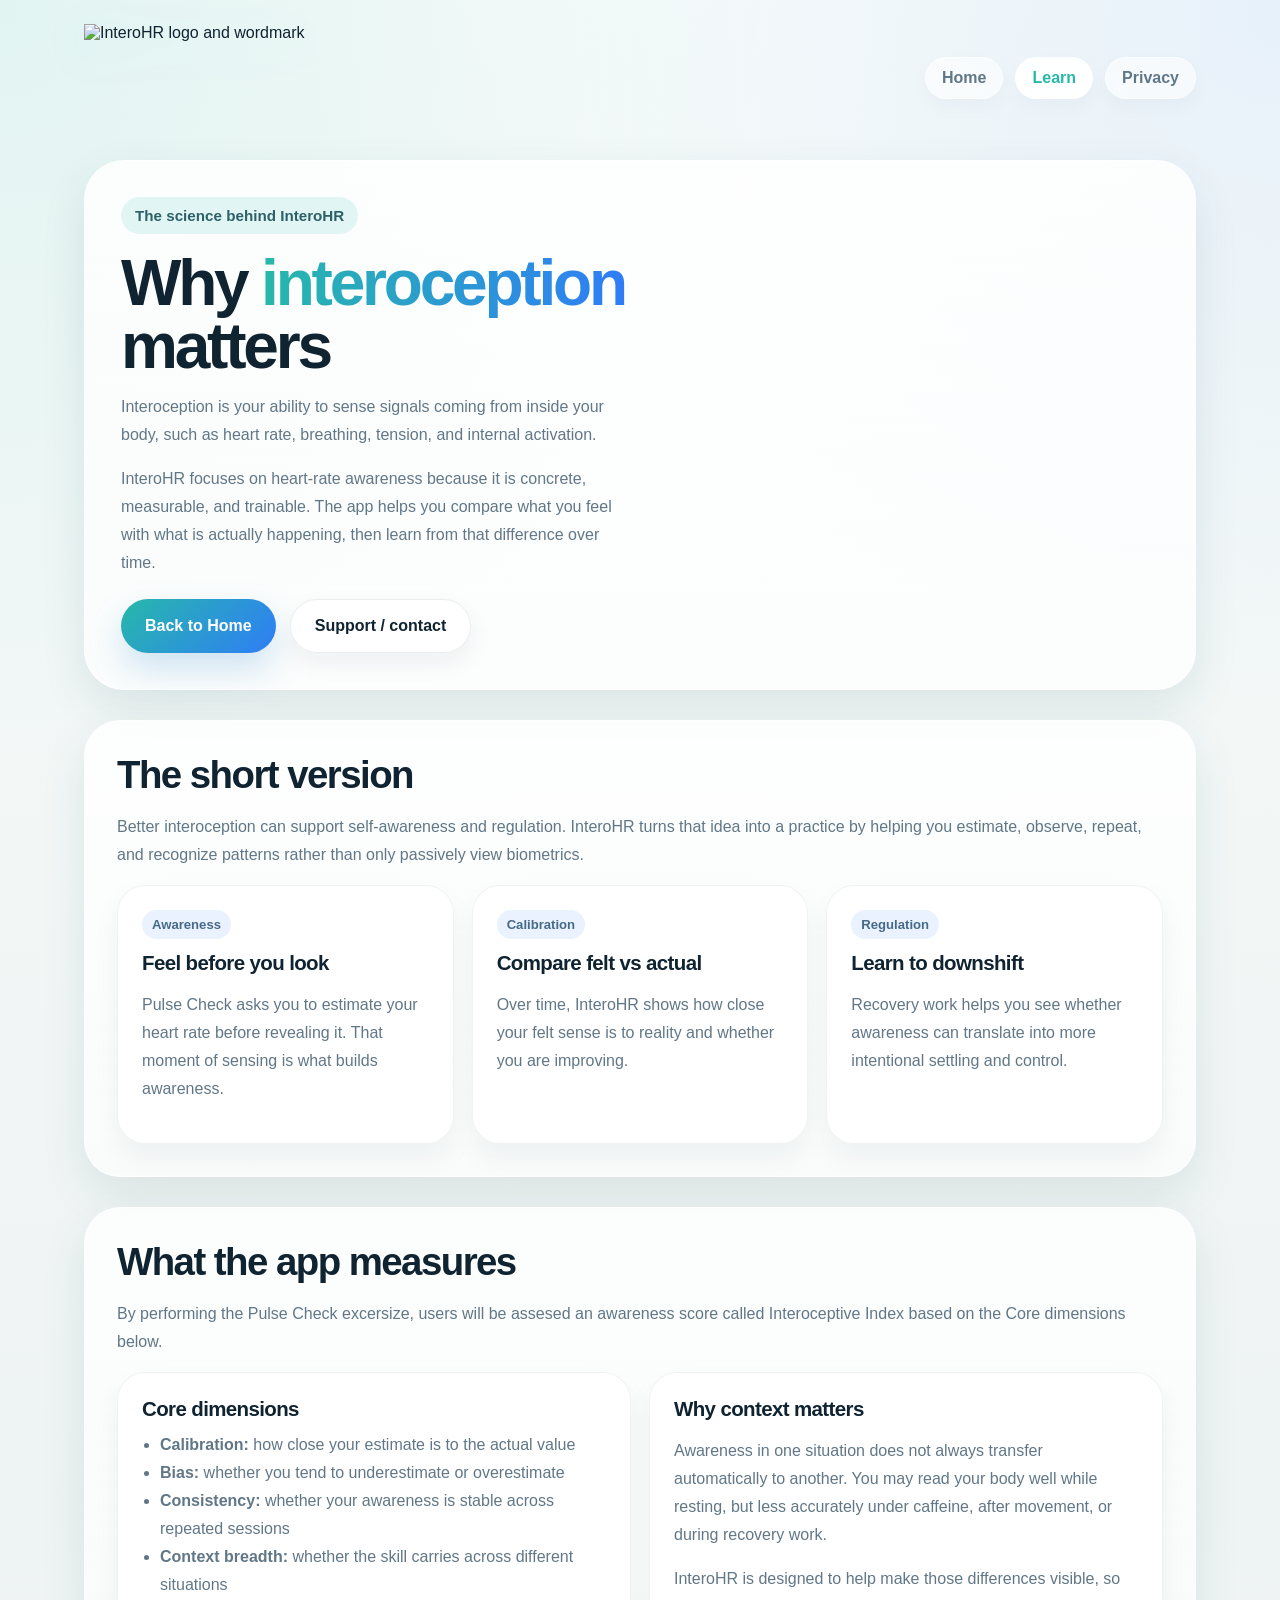
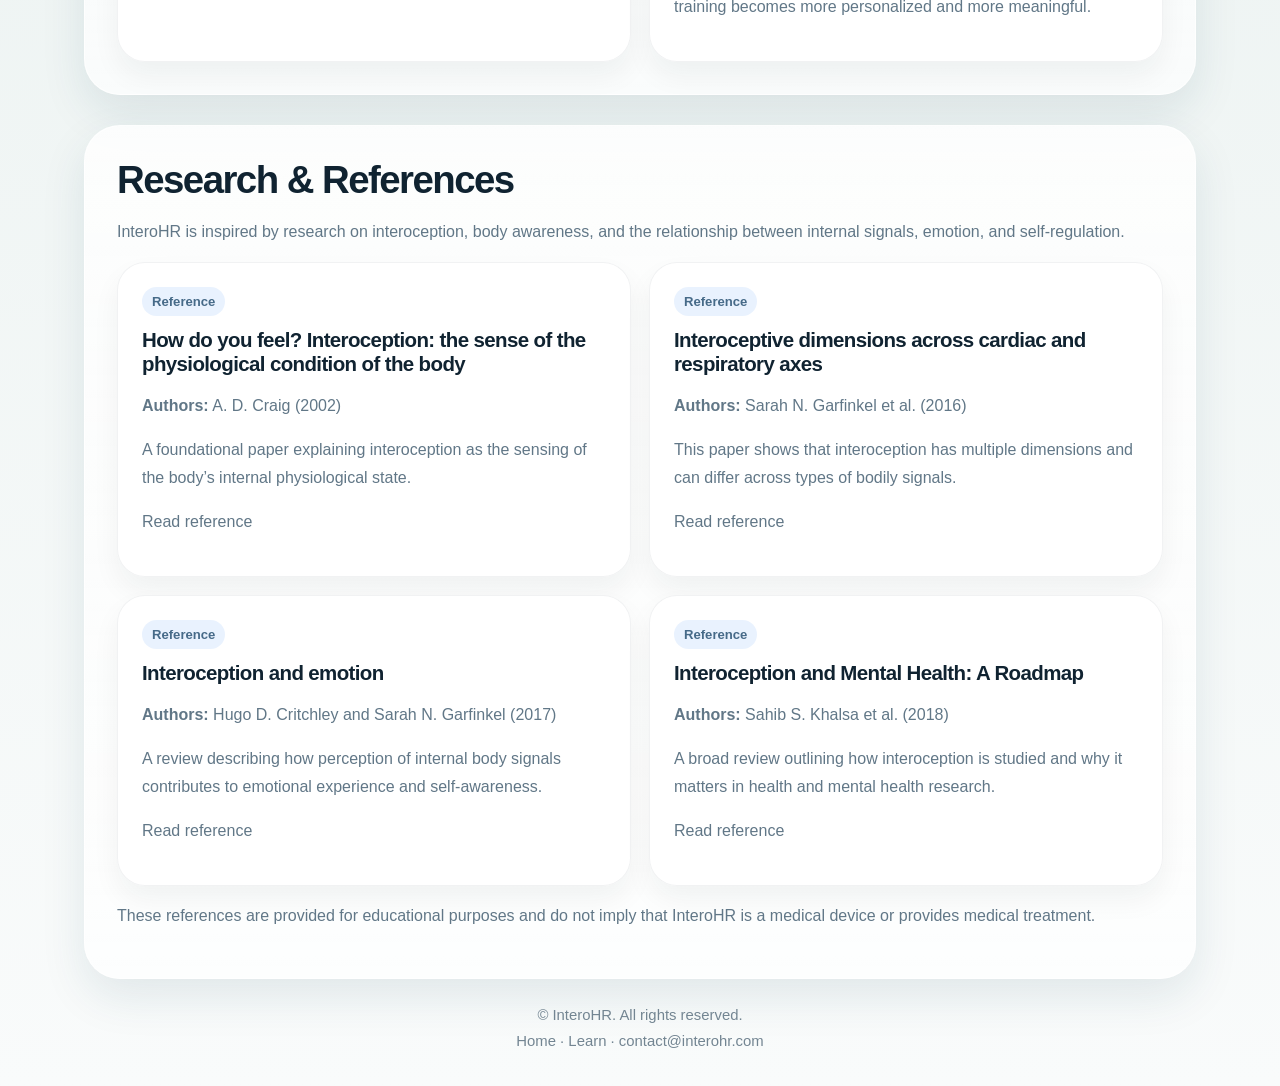
==== learn.html @ fadbcfa9 "Align the css" ====
<!DOCTYPE html>
<html lang="en">
<head>
  <meta charset="UTF-8" />
  <meta name="viewport" content="width=device-width, initial-scale=1.0" />
  <title>InteroHR | Learn</title>
  <link rel="icon" href="favicon.ico" sizes="any">
  <link rel="icon" type="image/x-icon" href="./favicon.ico?v=2">
  <link rel="icon" type="image/png" sizes="32x32" href="./favicon-32x32.png?v=2">
  <link rel="icon" type="image/png" sizes="16x16" href="./favicon-16x16.png?v=2">
  <link rel="apple-touch-icon" sizes="180x180" href="./apple-touch-icon.png?v=2">
  <link rel="manifest" href="./site.webmanifest?v=2">
  <link rel="stylesheet" href="styles.css?v=1">
  <script data-goatcounter="https://inugoya.goatcounter.com/count"
          async src="//gc.zgo.at/count.js"></script>
  <style>
    .hero {
      display: grid;
      grid-template-columns: 1.02fr 0.98fr;
      gap: 28px;
      padding: 36px;
      background: linear-gradient(180deg, rgba(255,255,255,0.86), rgba(255,255,255,0.73));
      border: 1px solid rgba(255,255,255,0.76);
      border-radius: 40px;
      box-shadow: var(--shadow);
    }

    h1 {
      margin: 0 0 16px;
      font-size: clamp(2.6rem, 5vw, 4.4rem);
      line-height: 0.98;
      letter-spacing: -0.05em;
      overflow-wrap: anywhere;
    }

    .hero-card {
      height: 100%;
      display: flex;
      align-items: center;
      justify-content: center;
      padding: 30px;
      border-radius: 32px;
      background: rgba(255,255,255,0.92);
      border: 1px solid rgba(16,35,49,0.06);
      box-shadow: 0 14px 28px rgba(16,35,49,0.05);
    }

    .hero-card img {
      width: min(100%, 420px);
      height: auto;
    }

    .section {
      margin-top: 30px;
      padding: 32px;
    }

    .intro {
      max-width: 780px;
      margin: 0 0 22px;
      overflow-wrap: anywhere;
    }

    .cards {
      display: grid;
      grid-template-columns: repeat(3, minmax(0, 1fr));
      gap: 18px;
    }

    .split {
      display: grid;
      grid-template-columns: 1fr 1fr;
      gap: 18px;
    }

    .button-row {
      display: flex;
      flex-wrap: wrap;
      gap: 14px;
      margin-top: 22px;
    }

    @media (max-width: 1020px) {
      .hero,
      .cards,
      .split {
        grid-template-columns: 1fr;
      }
    }

  </style>
</head>
<body>
  <div class="shell">
      <header class="topbar">
          <a href="index.html" class="brand" aria-label="InteroHR home">
              <img class="lockup" src="InteroHR Word and Logo 2x.png" alt="InteroHR logo and wordmark">
          </a>
          <nav class="nav">
              <a href="index.html">Home</a>
              <a class="active" href="learn.html">Learn</a>
              <a href="privacy.html">Privacy</a>
          </nav>
      </header>

    <section class="hero">
      <div>
        <div class="eyebrow">The science behind InteroHR</div>
        <h1>Why <span class="gradient-text">interoception</span> matters</h1>
        <p>
          Interoception is your ability to sense signals coming from inside your body, such as heart rate, breathing, tension, and internal activation.
        </p>
        <p>
          InteroHR focuses on heart-rate awareness because it is concrete, measurable, and trainable. The app helps you compare what you feel with what is actually happening, then learn from that difference over time.
        </p>
        <div class="button-row">
          <a class="button primary" href="index.html">Back to Home</a>
          <a class="button secondary" href="mailto:contact@interohr.com">Support / contact</a>
        </div>
      </div>
    </section>

    <section class="section">
      <h2>The short version</h2>
      <p>
        Better interoception can support self-awareness and regulation. InteroHR turns that idea into a practice by helping you estimate, observe, repeat, and recognize patterns rather than only passively view biometrics.
      </p>

      <div class="cards">
        <div class="card">
          <div class="tag">Awareness</div>
          <h3>Feel before you look</h3>
          <p>Pulse Check asks you to estimate your heart rate before revealing it. That moment of sensing is what builds awareness.</p>
        </div>
        <div class="card">
          <div class="tag">Calibration</div>
          <h3>Compare felt vs actual</h3>
          <p>Over time, InteroHR shows how close your felt sense is to reality and whether you are improving.</p>
        </div>
        <div class="card">
          <div class="tag">Regulation</div>
          <h3>Learn to downshift</h3>
          <p>Recovery work helps you see whether awareness can translate into more intentional settling and control.</p>
        </div>
      </div>
    </section>

    <section class="section">
      <h2>What the app measures</h2>
      <p>
        By performing the Pulse Check excersize, users will be assesed an awareness score called Interoceptive Index based on the Core dimensions below.
      </p>

      <div class="split">
        <div class="panel">
          <h3>Core dimensions</h3>
          <ul>
            <li><strong>Calibration:</strong> how close your estimate is to the actual value</li>
            <li><strong>Bias:</strong> whether you tend to underestimate or overestimate</li>
            <li><strong>Consistency:</strong> whether your awareness is stable across repeated sessions</li>
            <li><strong>Context breadth:</strong> whether the skill carries across different situations</li>
          </ul>
        </div>
        <div class="panel">
          <h3>Why context matters</h3>
          <p>
            Awareness in one situation does not always transfer automatically to another. You may read your body well while resting, but less accurately under caffeine, after movement, or during recovery work.
          </p>
          <p>
            InteroHR is designed to help make those differences visible, so training becomes more personalized and more meaningful.
          </p>
        </div>
      </div>
    </section>

    <section class="section">
      <h2>Research &amp; References</h2>
      <p>
        InteroHR is inspired by research on interoception, body awareness, and the relationship between internal signals, emotion, and self-regulation.
      </p>

      <div class="split">
        <article class="panel">
          <div class="tag">Reference</div>
          <h3>How do you feel? Interoception: the sense of the physiological condition of the body</h3>
          <p><strong>Authors:</strong> A. D. Craig (2002)</p>
          <p>A foundational paper explaining interoception as the sensing of the body’s internal physiological state.</p>
          <p><a href="https://pubmed.ncbi.nlm.nih.gov/12154366/" target="_blank" rel="noopener noreferrer">Read reference</a></p>
        </article>

        <article class="panel">
          <div class="tag">Reference</div>
          <h3>Interoceptive dimensions across cardiac and respiratory axes</h3>
          <p><strong>Authors:</strong> Sarah N. Garfinkel et al. (2016)</p>
          <p>This paper shows that interoception has multiple dimensions and can differ across types of bodily signals.</p>
          <p><a href="https://pmc.ncbi.nlm.nih.gov/articles/PMC5062102/" target="_blank" rel="noopener noreferrer">Read reference</a></p>
        </article>

        <article class="panel">
          <div class="tag">Reference</div>
          <h3>Interoception and emotion</h3>
          <p><strong>Authors:</strong> Hugo D. Critchley and Sarah N. Garfinkel (2017)</p>
          <p>A review describing how perception of internal body signals contributes to emotional experience and self-awareness.</p>
          <p><a href="https://pubmed.ncbi.nlm.nih.gov/28950976/" target="_blank" rel="noopener noreferrer">Read reference</a></p>
        </article>

        <article class="panel">
          <div class="tag">Reference</div>
          <h3>Interoception and Mental Health: A Roadmap</h3>
          <p><strong>Authors:</strong> Sahib S. Khalsa et al. (2018)</p>
          <p>A broad review outlining how interoception is studied and why it matters in health and mental health research.</p>
          <p><a href="https://pmc.ncbi.nlm.nih.gov/articles/PMC6054486/" target="_blank" rel="noopener noreferrer">Read reference</a></p>
        </article>
      </div>

      <p>
        These references are provided for educational purposes and do not imply that InteroHR is a medical device or provides medical treatment.
      </p>
    </section>
    <footer>
      © InteroHR. All rights reserved.<br />
      <a href="index.html">Home</a> ·
      <a href="learn.html">Learn</a> ·
      <a href="mailto:contact@interohr.com">contact@interohr.com</a>
    </footer>
  </div>
</body>
</html>
---- styles.css ----
/* Shared styles for InteroHR site */

:root {
  --screen-bg: #eef4f3;
  --screen-bg-2: #f7fbfa;
  --text: #102331;
  --muted: #617787;
  --teal: #27b8aa;
  --blue: #2f7df6;
  --shadow: 0 18px 45px rgba(23, 65, 84, 0.10);
}

* { box-sizing: border-box; }

html { scroll-behavior: smooth; }

body {
  margin: 0;
  overflow-x: hidden;
  font-family: -apple-system, BlinkMacSystemFont, "SF Pro Display", "Segoe UI", sans-serif;
  color: var(--text);
  background:
    radial-gradient(circle at top left, rgba(39,184,170,0.10), transparent 26%),
    radial-gradient(circle at top right, rgba(47,125,246,0.08), transparent 24%),
    linear-gradient(180deg, var(--screen-bg-2) 0%, var(--screen-bg) 56%, #f9fbfb 100%);
}

a { color: inherit; text-decoration: none; }
img { max-width: 100%; display: block; }

.shell { max-width: 1160px; margin: 0 auto; padding: 24px; }

.topbar {
  display: flex;
  justify-content: space-between;
  align-items: center;
  gap: 24px;
  margin-bottom: 28px;
}

.brand { display: flex; align-items: center; min-width: 0; flex-shrink: 1; }
.brand .lockup { height: 108px; width: auto; object-fit: contain; flex: 0 1 auto; filter: drop-shadow(0 10px 24px rgba(47,125,246,0.10)); }

.nav { display: flex; gap: 12px; flex-wrap: wrap; }
.nav a {
  padding: 11px 16px;
  border-radius: 999px;
  background: rgba(255,255,255,0.60);
  border: 1px solid rgba(255,255,255,0.55);
  color: var(--muted);
  font-weight: 700;
  box-shadow: 0 8px 20px rgba(16,35,49,0.03);
}

.nav a.active,
.nav a:hover {
  background: rgba(255,255,255,0.95);
  color: var(--text);
}

.nav a.active { color: var(--teal); }

.eyebrow {
  display: inline-block;
  padding: 10px 14px;
  border-radius: 999px;
  background: rgba(39,184,170,0.12);
  color: #2d6069;
  font-size: 0.95rem;
  font-weight: 800;
  margin-bottom: 18px;
}

.gradient-text {
  background: linear-gradient(90deg, var(--teal), var(--blue));
  -webkit-background-clip: text;
  background-clip: text;
  color: transparent;
}

.hero > div,
.section,
.panel,
.card,
.feature-card,
.support-card,
.coming-card {
  min-width: 0;
}

.hero p,
.section p,
.card p,
.panel p,
.panel li,
.feature-card p,
.support-card p,
.coming-card p {
  color: var(--muted);
  line-height: 1.75;
  overflow-wrap: anywhere;
}

.section {
  background: linear-gradient(180deg, rgba(255,255,255,0.82), rgba(255,255,255,0.68));
  border-radius: 36px;
  border: 1px solid rgba(255,255,255,0.72);
  box-shadow: var(--shadow);
}

.section h2 {
  margin: 0 0 12px;
  font-size: clamp(2rem, 3vw, 2.7rem);
  letter-spacing: -0.04em;
  overflow-wrap: anywhere;
}

.card,
.panel {
  padding: 24px;
  border-radius: 28px;
  background: rgba(255,255,255,0.92);
  border: 1px solid rgba(16,35,49,0.06);
  box-shadow: 0 14px 28px rgba(16,35,49,0.05);
}

.tag {
  display: inline-block;
  padding: 7px 10px;
  border-radius: 999px;
  background: rgba(47,125,246,0.10);
  color: #466a88;
  font-size: 0.82rem;
  font-weight: 800;
  margin-bottom: 12px;
}

.card h3,
.panel h3 {
  margin: 0 0 10px;
  font-size: 1.28rem;
  letter-spacing: -0.03em;
  overflow-wrap: anywhere;
}

.panel ul {
  margin: 0;
  padding-left: 18px;
}

.button {
  display: inline-flex;
  align-items: center;
  justify-content: center;
  min-height: 54px;
  padding: 0 24px;
  border-radius: 999px;
  font-weight: 800;
  text-align: center;
}

.button.primary {
  color: white;
  background: linear-gradient(135deg, var(--teal), var(--blue));
  box-shadow: 0 16px 34px rgba(44, 136, 199, 0.22);
}

.button.secondary {
  color: var(--text);
  background: rgba(255,255,255,0.95);
  border: 1px solid rgba(16,35,49,0.08);
  box-shadow: 0 10px 24px rgba(16,35,49,0.06);
}

footer {
  text-align: center;
  padding: 24px 0 8px;
  color: #738592;
  font-size: 0.93rem;
  line-height: 1.7;
  overflow-wrap: anywhere;
}

@media (max-width: 720px) {
  .shell {
    padding: 14px;
  }

  .topbar {
    flex-direction: column;
    align-items: stretch;
    gap: 14px;
  }

  .brand {
    justify-content: flex-start;
  }

  body .brand .lockup {
    height: 78px;
    max-width: 100%;
  }

  .nav {
    width: 100%;
    justify-content: flex-end;
  }

  .hero,
  .section {
    padding: 20px;
    border-radius: 24px;
  }

  h1 {
    font-size: 2.25rem;
    line-height: 1.04;
  }

  .section h2 {
    font-size: 1.75rem;
    line-height: 1.12;
  }

  .hero p,
  .section p,
  .section .intro,
  .intro,
  .feature-card p,
  .card p,
  .panel p,
  .panel li,
  .support-card p,
  .coming-card p,
  .small-note,
  footer {
    font-size: 0.98rem;
    line-height: 1.65;
  }

  .cta-row,
  .button-row {
    flex-direction: column;
    align-items: stretch;
  }

  .button {
    width: 100%;
  }

  .hero-card {
    display: none;
  }
}

@media (max-width: 480px) {
  .brand .lockup {
    height: 70px;
  }

  .hero,
  .section {
    padding: 18px;
  }

  h1 {
    font-size: 2rem;
  }

  .eyebrow {
    font-size: 0.88rem;
    padding: 9px 12px;
  }

  .nav a {
    padding: 10px 14px;
  }
}
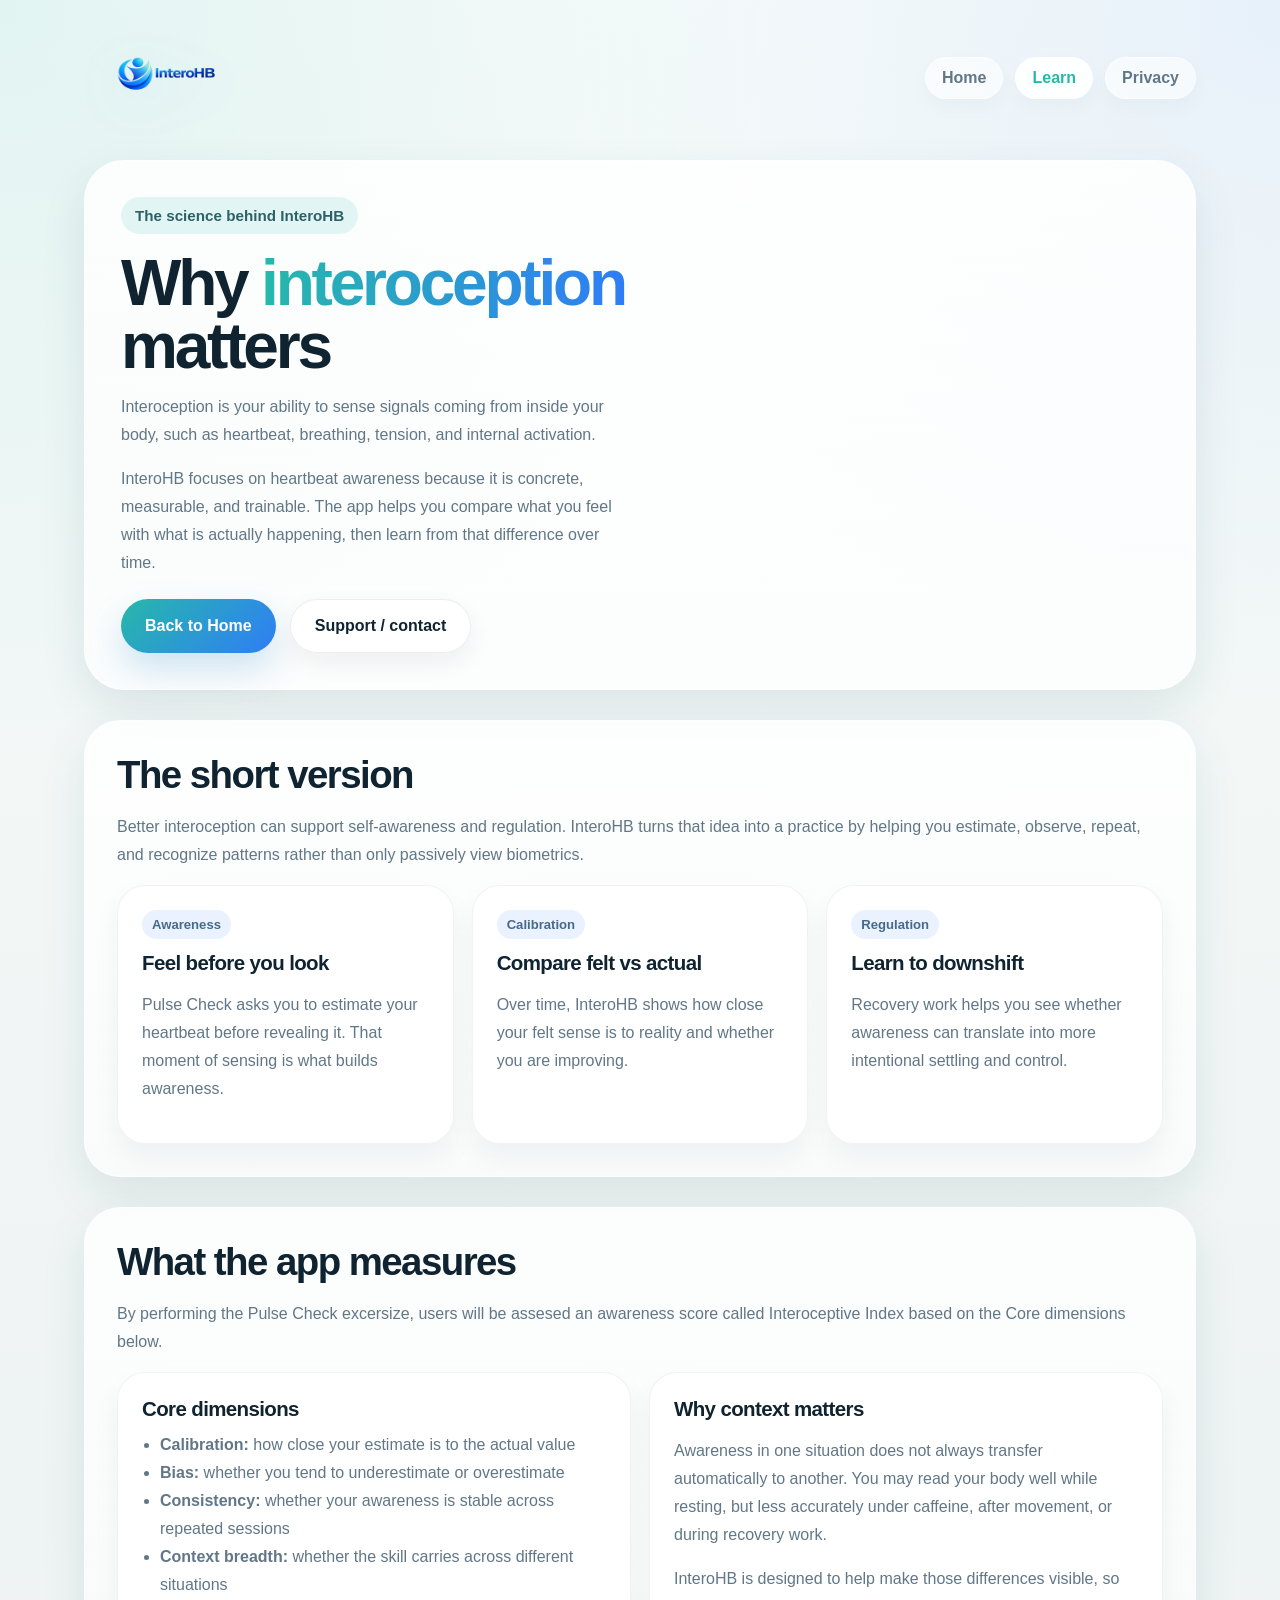
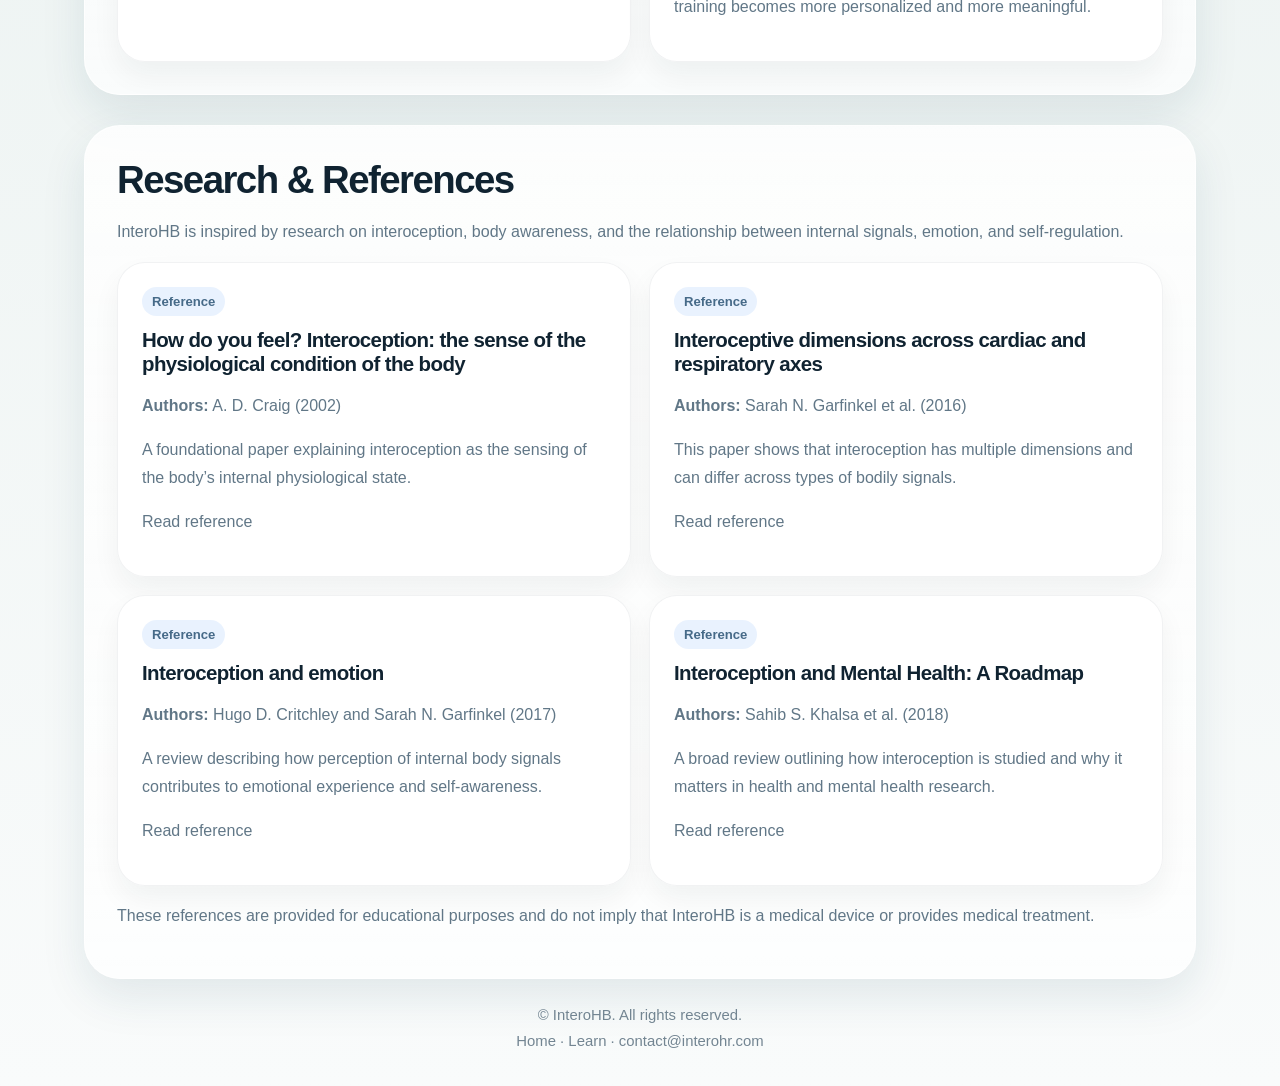
==== commit e50d3b26: "Change from HR to HB" ====
--- a/learn.html
+++ b/learn.html
@@ -3,7 +3,7 @@
 <head>
   <meta charset="UTF-8" />
   <meta name="viewport" content="width=device-width, initial-scale=1.0" />
-  <title>InteroHR | Learn</title>
+  <title>InteroHB | Learn</title>
   <link rel="icon" href="favicon.ico" sizes="any">
   <link rel="icon" type="image/x-icon" href="./favicon.ico?v=2">
   <link rel="icon" type="image/png" sizes="32x32" href="./favicon-32x32.png?v=2">
@@ -93,8 +93,8 @@
 <body>
   <div class="shell">
       <header class="topbar">
-          <a href="index.html" class="brand" aria-label="InteroHR home">
-              <img class="lockup" src="InteroHR Word and Logo 2x.png" alt="InteroHR logo and wordmark">
+          <a href="index.html" class="brand" aria-label="InteroHB home">
+              <img class="lockup" src="InteroHB Word and Logo.png" alt="InteroHB logo and wordmark">
           </a>
           <nav class="nav">
               <a href="index.html">Home</a>
@@ -105,13 +105,13 @@
 
     <section class="hero">
       <div>
-        <div class="eyebrow">The science behind InteroHR</div>
+        <div class="eyebrow">The science behind InteroHB</div>
         <h1>Why <span class="gradient-text">interoception</span> matters</h1>
         <p>
-          Interoception is your ability to sense signals coming from inside your body, such as heart rate, breathing, tension, and internal activation.
+          Interoception is your ability to sense signals coming from inside your body, such as heartbeat, breathing, tension, and internal activation.
         </p>
         <p>
-          InteroHR focuses on heart-rate awareness because it is concrete, measurable, and trainable. The app helps you compare what you feel with what is actually happening, then learn from that difference over time.
+          InteroHB focuses on heartbeat awareness because it is concrete, measurable, and trainable. The app helps you compare what you feel with what is actually happening, then learn from that difference over time.
         </p>
         <div class="button-row">
           <a class="button primary" href="index.html">Back to Home</a>
@@ -123,19 +123,19 @@
     <section class="section">
       <h2>The short version</h2>
       <p>
-        Better interoception can support self-awareness and regulation. InteroHR turns that idea into a practice by helping you estimate, observe, repeat, and recognize patterns rather than only passively view biometrics.
+        Better interoception can support self-awareness and regulation. InteroHB turns that idea into a practice by helping you estimate, observe, repeat, and recognize patterns rather than only passively view biometrics.
       </p>
 
       <div class="cards">
         <div class="card">
           <div class="tag">Awareness</div>
           <h3>Feel before you look</h3>
-          <p>Pulse Check asks you to estimate your heart rate before revealing it. That moment of sensing is what builds awareness.</p>
+          <p>Pulse Check asks you to estimate your heartbeat before revealing it. That moment of sensing is what builds awareness.</p>
         </div>
         <div class="card">
           <div class="tag">Calibration</div>
           <h3>Compare felt vs actual</h3>
-          <p>Over time, InteroHR shows how close your felt sense is to reality and whether you are improving.</p>
+          <p>Over time, InteroHB shows how close your felt sense is to reality and whether you are improving.</p>
         </div>
         <div class="card">
           <div class="tag">Regulation</div>
@@ -167,7 +167,7 @@
             Awareness in one situation does not always transfer automatically to another. You may read your body well while resting, but less accurately under caffeine, after movement, or during recovery work.
           </p>
           <p>
-            InteroHR is designed to help make those differences visible, so training becomes more personalized and more meaningful.
+            InteroHB is designed to help make those differences visible, so training becomes more personalized and more meaningful.
           </p>
         </div>
       </div>
@@ -176,7 +176,7 @@
     <section class="section">
       <h2>Research &amp; References</h2>
       <p>
-        InteroHR is inspired by research on interoception, body awareness, and the relationship between internal signals, emotion, and self-regulation.
+        InteroHB is inspired by research on interoception, body awareness, and the relationship between internal signals, emotion, and self-regulation.
       </p>
 
       <div class="split">
@@ -214,11 +214,11 @@
       </div>
 
       <p>
-        These references are provided for educational purposes and do not imply that InteroHR is a medical device or provides medical treatment.
+        These references are provided for educational purposes and do not imply that InteroHB is a medical device or provides medical treatment.
       </p>
     </section>
     <footer>
-      © InteroHR. All rights reserved.<br />
+      © InteroHB. All rights reserved.<br />
       <a href="index.html">Home</a> ·
       <a href="learn.html">Learn</a> ·
       <a href="mailto:contact@interohr.com">contact@interohr.com</a>
@@ -226,4 +226,3 @@
   </div>
 </body>
 </html>
-
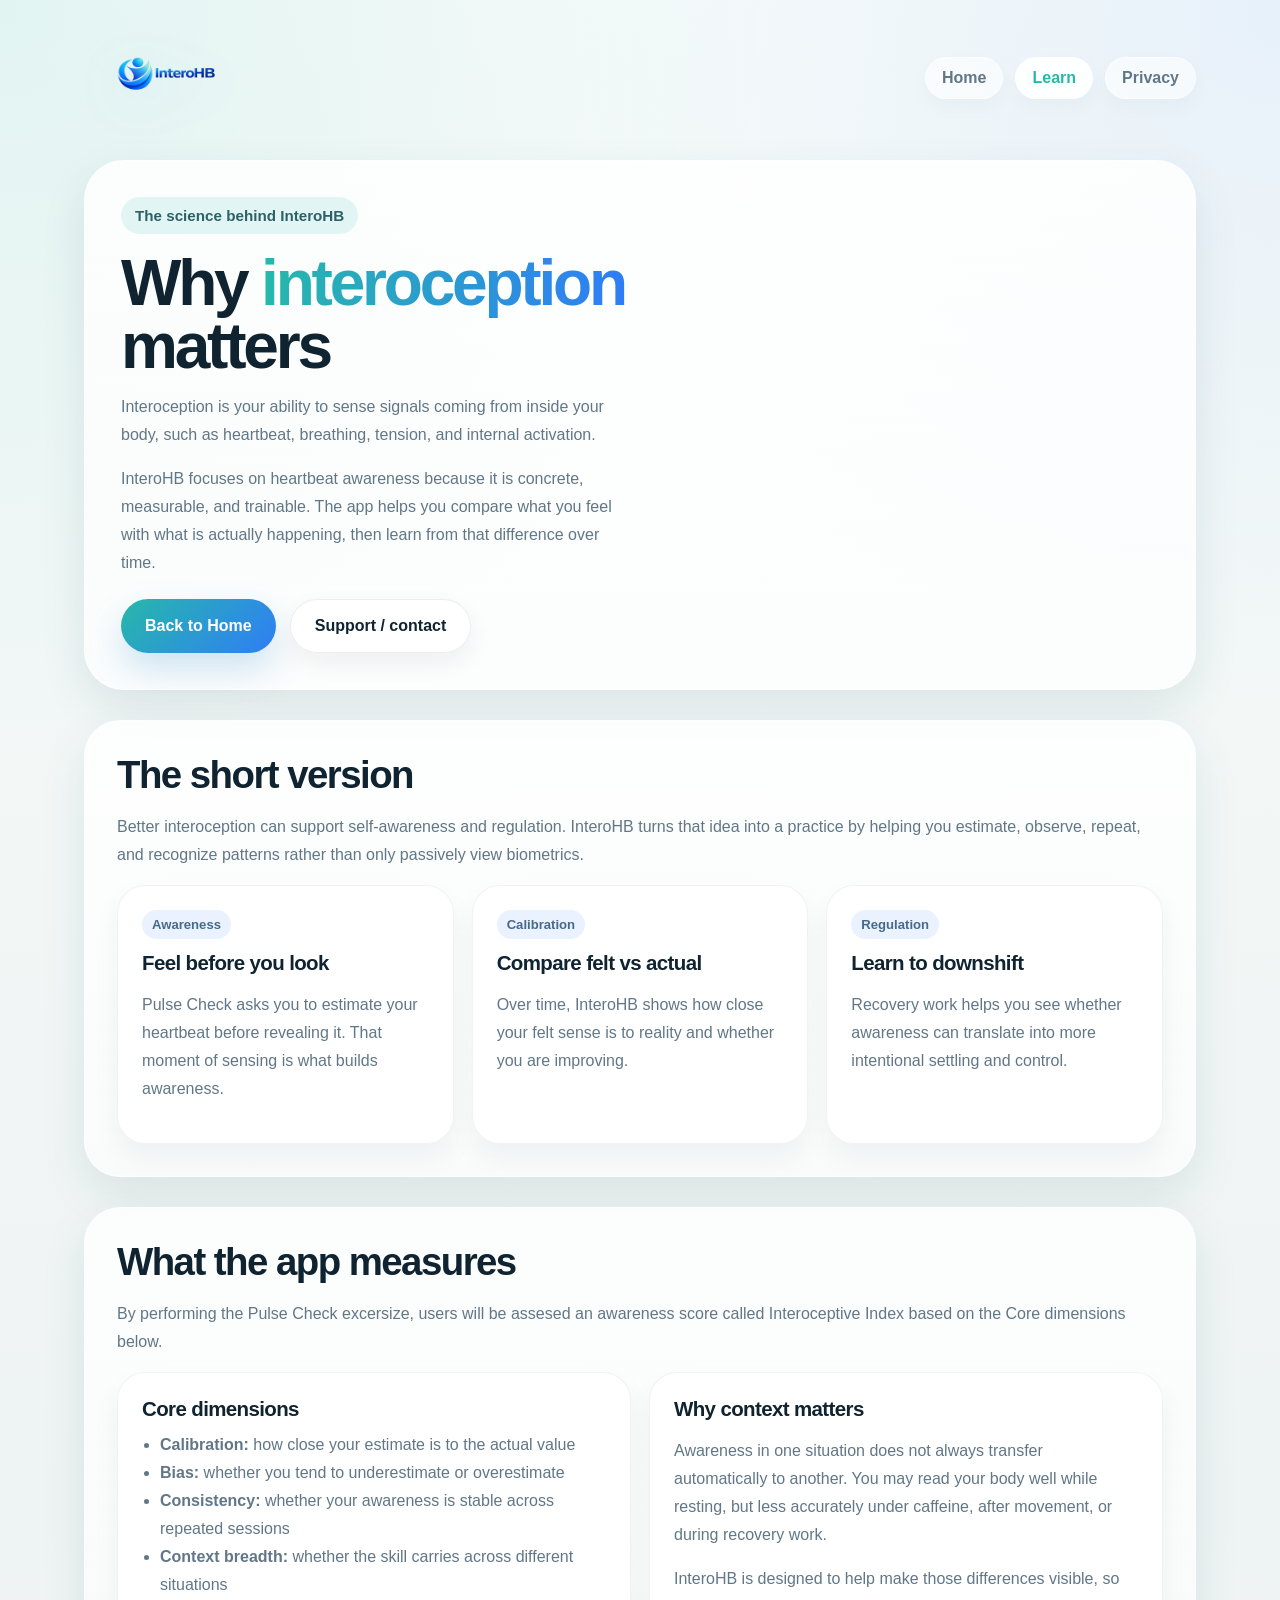
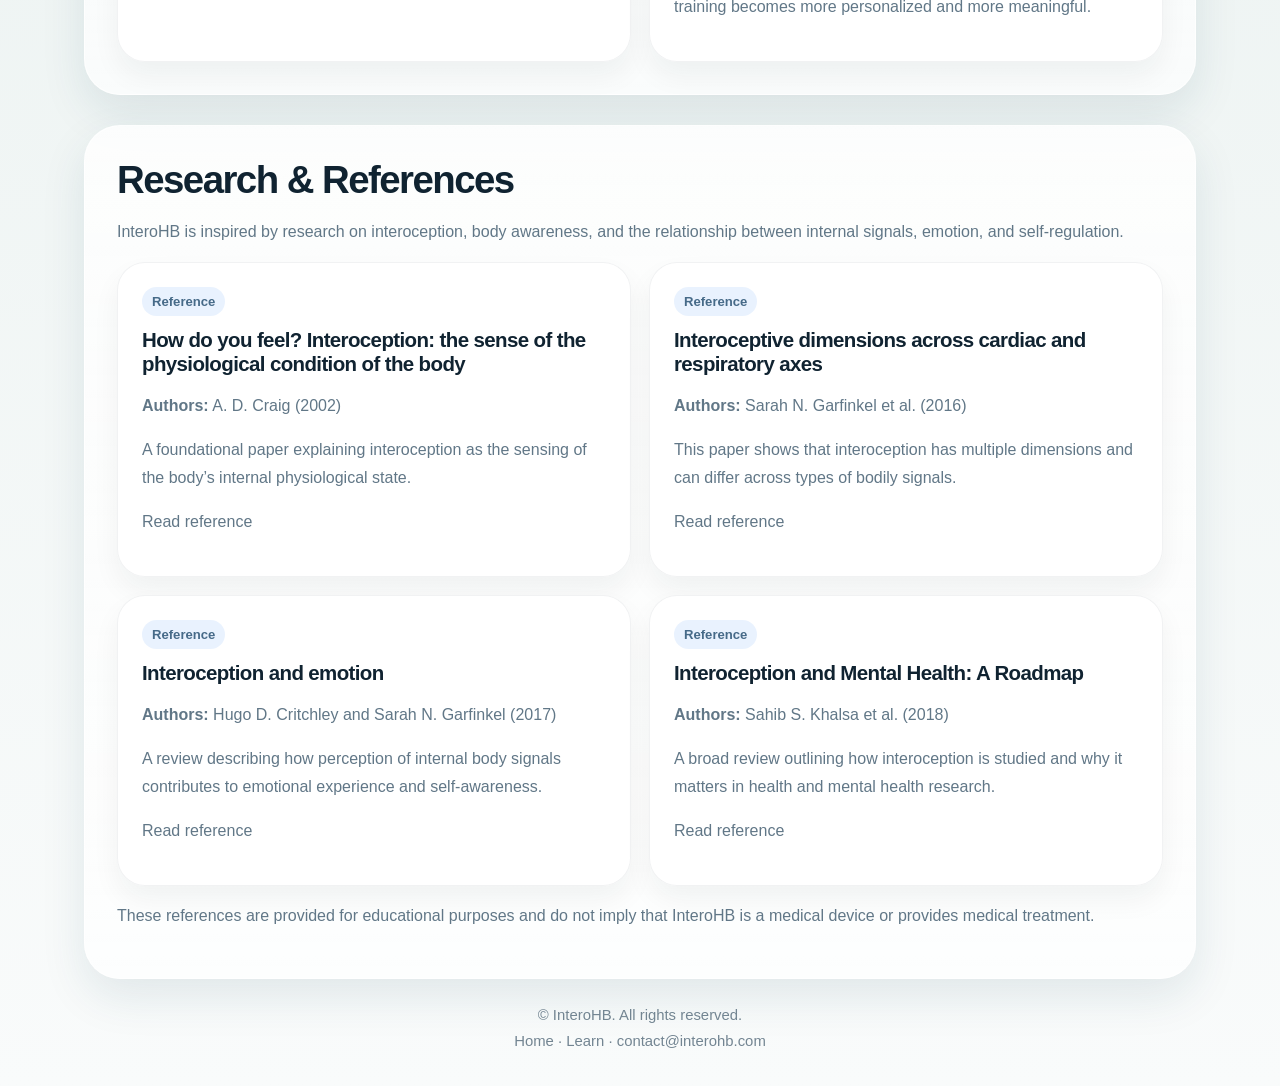
==== commit d4dba501: "Refactored ContentView.swift" ====
--- a/learn.html
+++ b/learn.html
@@ -115,7 +115,7 @@
         </p>
         <div class="button-row">
           <a class="button primary" href="index.html">Back to Home</a>
-          <a class="button secondary" href="mailto:contact@interohr.com">Support / contact</a>
+          <a class="button secondary" href="mailto:contact@interohb.com">Support / contact</a>
         </div>
       </div>
     </section>
@@ -221,7 +221,7 @@
       © InteroHB. All rights reserved.<br />
       <a href="index.html">Home</a> ·
       <a href="learn.html">Learn</a> ·
-      <a href="mailto:contact@interohr.com">contact@interohr.com</a>
+      <a href="mailto:contact@interohb.com">contact@interohb.com</a>
     </footer>
   </div>
 </body>
--- a/styles.css
+++ b/styles.css
@@ -1,4 +1,4 @@
-/* Shared styles for InteroHR site */
+/* Shared styles for InteroHB site */
 
 :root {
   --screen-bg: #eef4f3;
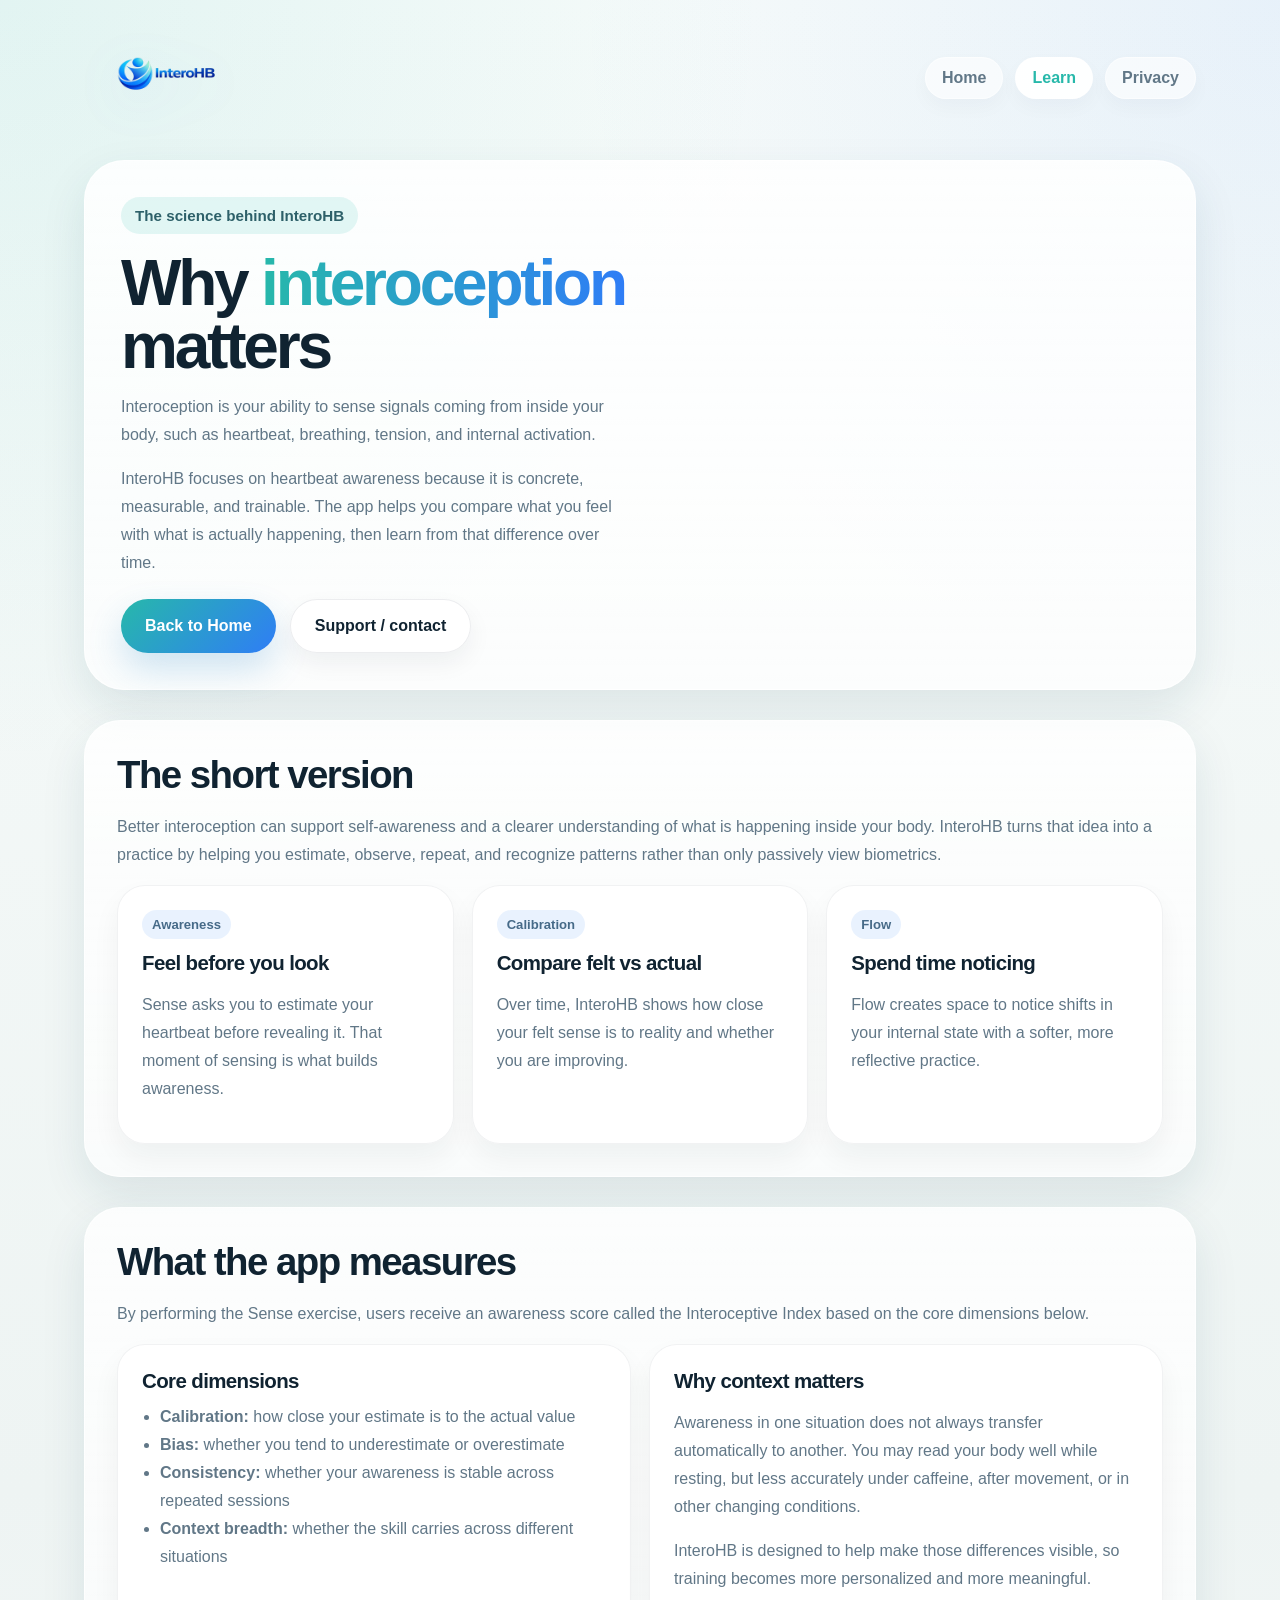
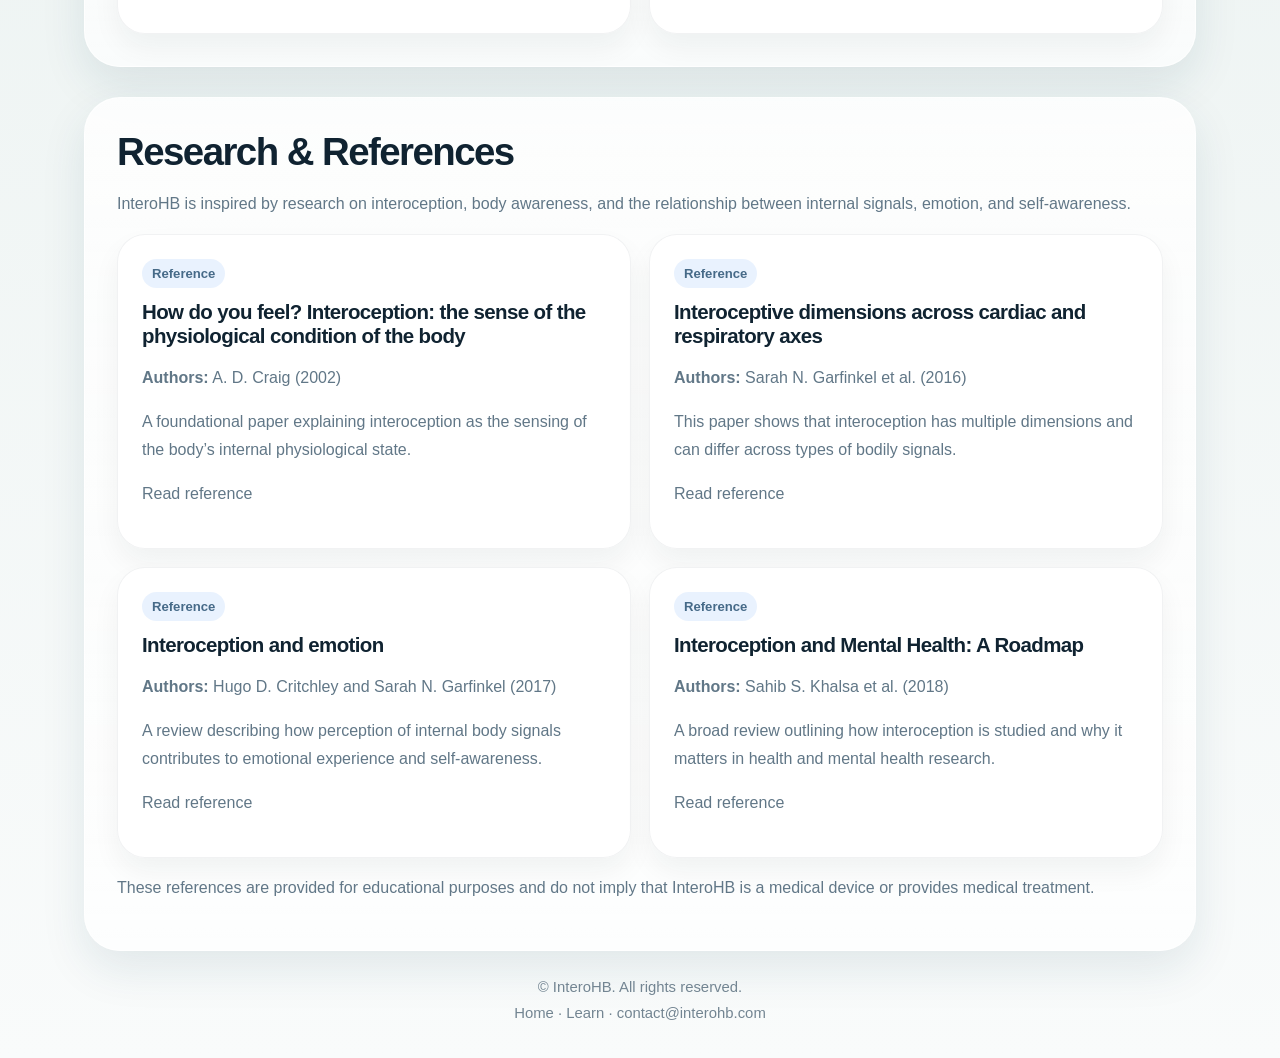
==== commit e860cb5a: "Updating the new activity names and softening other wording" ====
--- a/learn.html
+++ b/learn.html
@@ -123,14 +123,14 @@
     <section class="section">
       <h2>The short version</h2>
       <p>
-        Better interoception can support self-awareness and regulation. InteroHB turns that idea into a practice by helping you estimate, observe, repeat, and recognize patterns rather than only passively view biometrics.
+        Better interoception can support self-awareness and a clearer understanding of what is happening inside your body. InteroHB turns that idea into a practice by helping you estimate, observe, repeat, and recognize patterns rather than only passively view biometrics.
       </p>
 
       <div class="cards">
         <div class="card">
           <div class="tag">Awareness</div>
           <h3>Feel before you look</h3>
-          <p>Pulse Check asks you to estimate your heartbeat before revealing it. That moment of sensing is what builds awareness.</p>
+          <p>Sense asks you to estimate your heartbeat before revealing it. That moment of sensing is what builds awareness.</p>
         </div>
         <div class="card">
           <div class="tag">Calibration</div>
@@ -138,9 +138,9 @@
           <p>Over time, InteroHB shows how close your felt sense is to reality and whether you are improving.</p>
         </div>
         <div class="card">
-          <div class="tag">Regulation</div>
-          <h3>Learn to downshift</h3>
-          <p>Recovery work helps you see whether awareness can translate into more intentional settling and control.</p>
+          <div class="tag">Flow</div>
+          <h3>Spend time noticing</h3>
+          <p>Flow creates space to notice shifts in your internal state with a softer, more reflective practice.</p>
         </div>
       </div>
     </section>
@@ -148,7 +148,7 @@
     <section class="section">
       <h2>What the app measures</h2>
       <p>
-        By performing the Pulse Check excersize, users will be assesed an awareness score called Interoceptive Index based on the Core dimensions below.
+        By performing the Sense exercise, users receive an awareness score called the Interoceptive Index based on the core dimensions below.
       </p>
 
       <div class="split">
@@ -164,7 +164,7 @@
         <div class="panel">
           <h3>Why context matters</h3>
           <p>
-            Awareness in one situation does not always transfer automatically to another. You may read your body well while resting, but less accurately under caffeine, after movement, or during recovery work.
+            Awareness in one situation does not always transfer automatically to another. You may read your body well while resting, but less accurately under caffeine, after movement, or in other changing conditions.
           </p>
           <p>
             InteroHB is designed to help make those differences visible, so training becomes more personalized and more meaningful.
@@ -176,7 +176,7 @@
     <section class="section">
       <h2>Research &amp; References</h2>
       <p>
-        InteroHB is inspired by research on interoception, body awareness, and the relationship between internal signals, emotion, and self-regulation.
+        InteroHB is inspired by research on interoception, body awareness, and the relationship between internal signals, emotion, and self-awareness.
       </p>
 
       <div class="split">
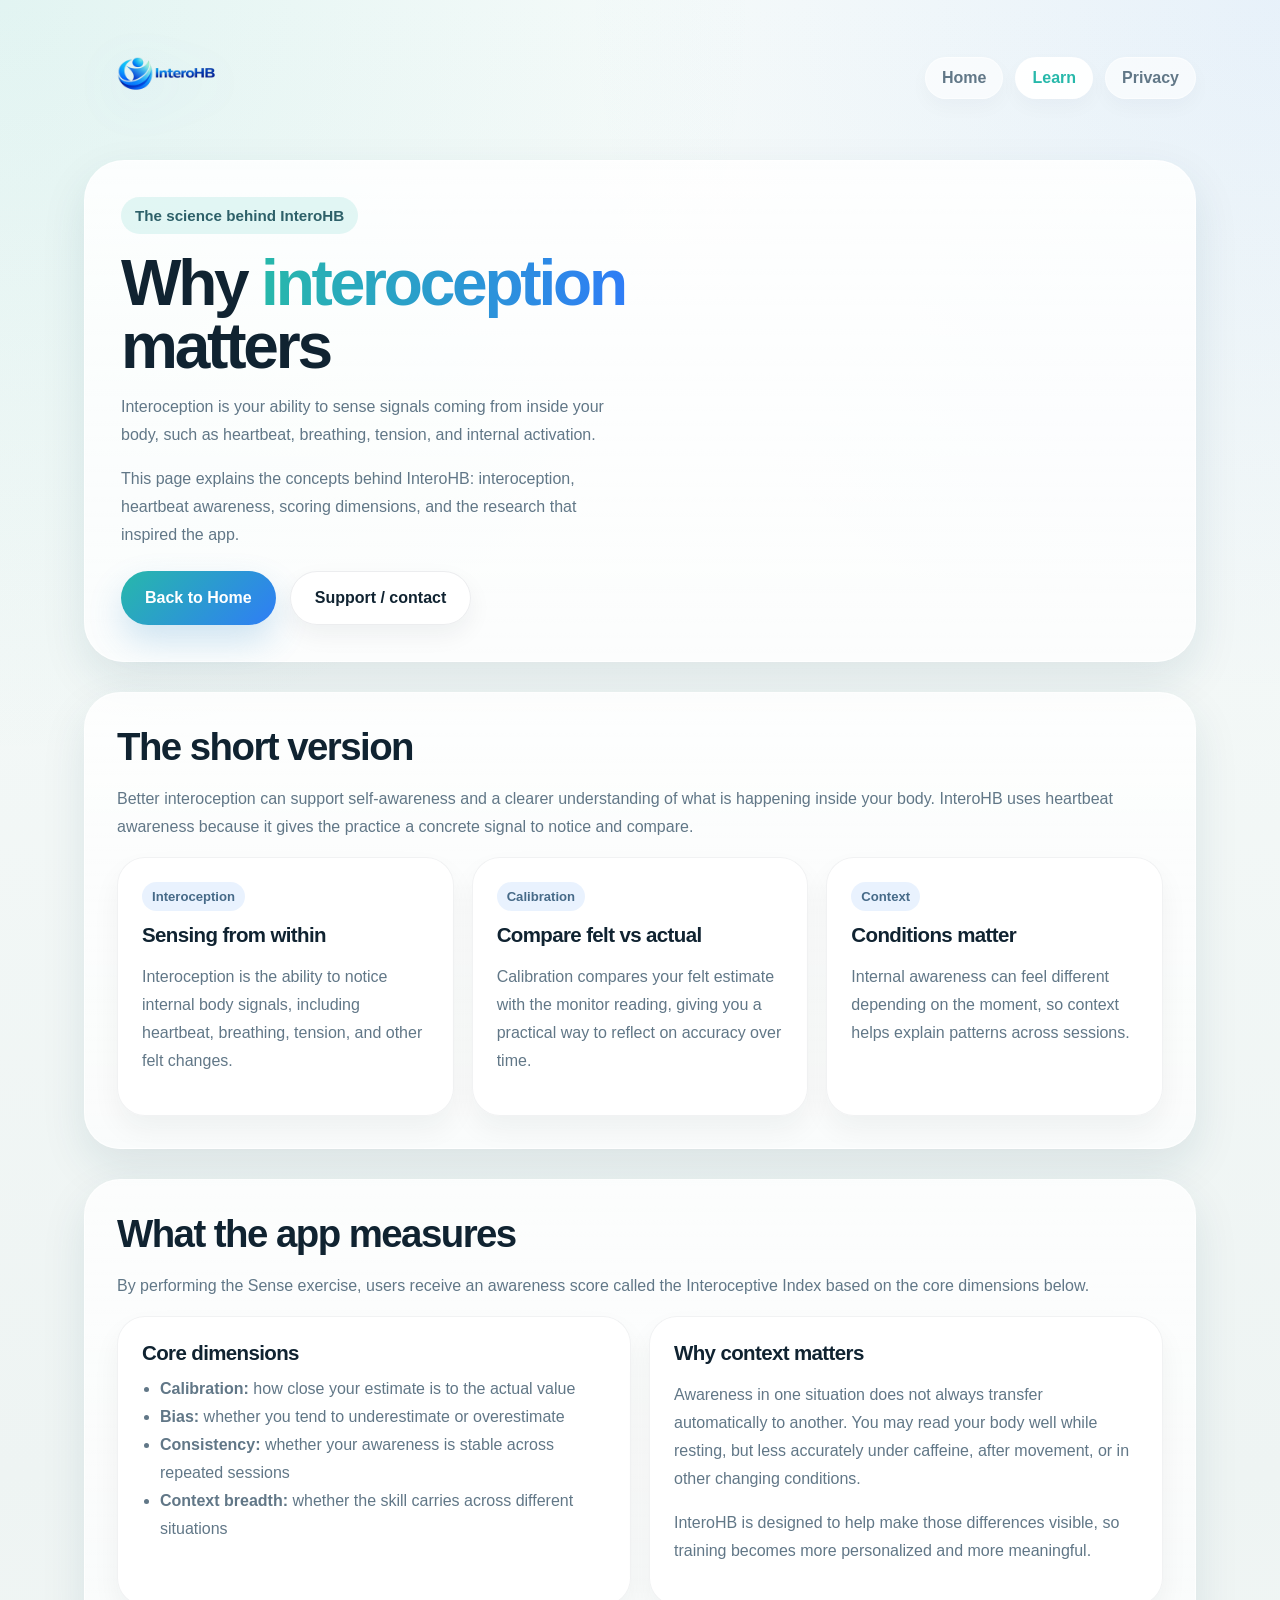
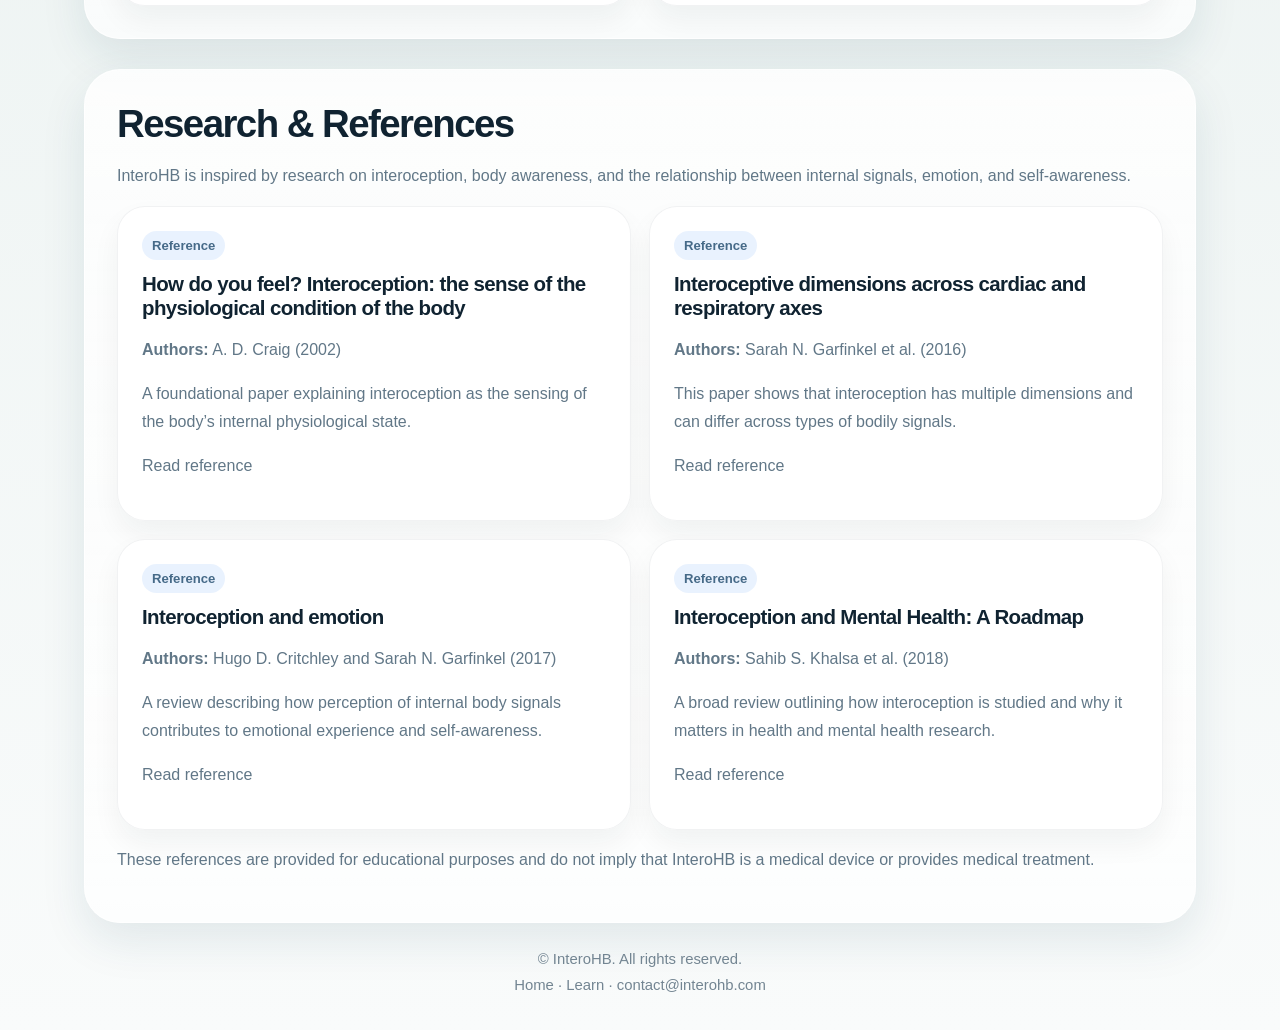
==== commit ee52e98d: "Refactor Index and Learn pages" ====
--- a/learn.html
+++ b/learn.html
@@ -111,7 +111,7 @@
           Interoception is your ability to sense signals coming from inside your body, such as heartbeat, breathing, tension, and internal activation.
         </p>
         <p>
-          InteroHB focuses on heartbeat awareness because it is concrete, measurable, and trainable. The app helps you compare what you feel with what is actually happening, then learn from that difference over time.
+          This page explains the concepts behind InteroHB: interoception, heartbeat awareness, scoring dimensions, and the research that inspired the app.
         </p>
         <div class="button-row">
           <a class="button primary" href="index.html">Back to Home</a>
@@ -123,24 +123,24 @@
     <section class="section">
       <h2>The short version</h2>
       <p>
-        Better interoception can support self-awareness and a clearer understanding of what is happening inside your body. InteroHB turns that idea into a practice by helping you estimate, observe, repeat, and recognize patterns rather than only passively view biometrics.
+        Better interoception can support self-awareness and a clearer understanding of what is happening inside your body. InteroHB uses heartbeat awareness because it gives the practice a concrete signal to notice and compare.
       </p>
 
       <div class="cards">
         <div class="card">
-          <div class="tag">Awareness</div>
-          <h3>Feel before you look</h3>
-          <p>Sense asks you to estimate your heartbeat before revealing it. That moment of sensing is what builds awareness.</p>
+          <div class="tag">Interoception</div>
+          <h3>Sensing from within</h3>
+          <p>Interoception is the ability to notice internal body signals, including heartbeat, breathing, tension, and other felt changes.</p>
         </div>
         <div class="card">
           <div class="tag">Calibration</div>
           <h3>Compare felt vs actual</h3>
-          <p>Over time, InteroHB shows how close your felt sense is to reality and whether you are improving.</p>
+          <p>Calibration compares your felt estimate with the monitor reading, giving you a practical way to reflect on accuracy over time.</p>
         </div>
         <div class="card">
-          <div class="tag">Flow</div>
-          <h3>Spend time noticing</h3>
-          <p>Flow creates space to notice shifts in your internal state with a softer, more reflective practice.</p>
+          <div class="tag">Context</div>
+          <h3>Conditions matter</h3>
+          <p>Internal awareness can feel different depending on the moment, so context helps explain patterns across sessions.</p>
         </div>
       </div>
     </section>
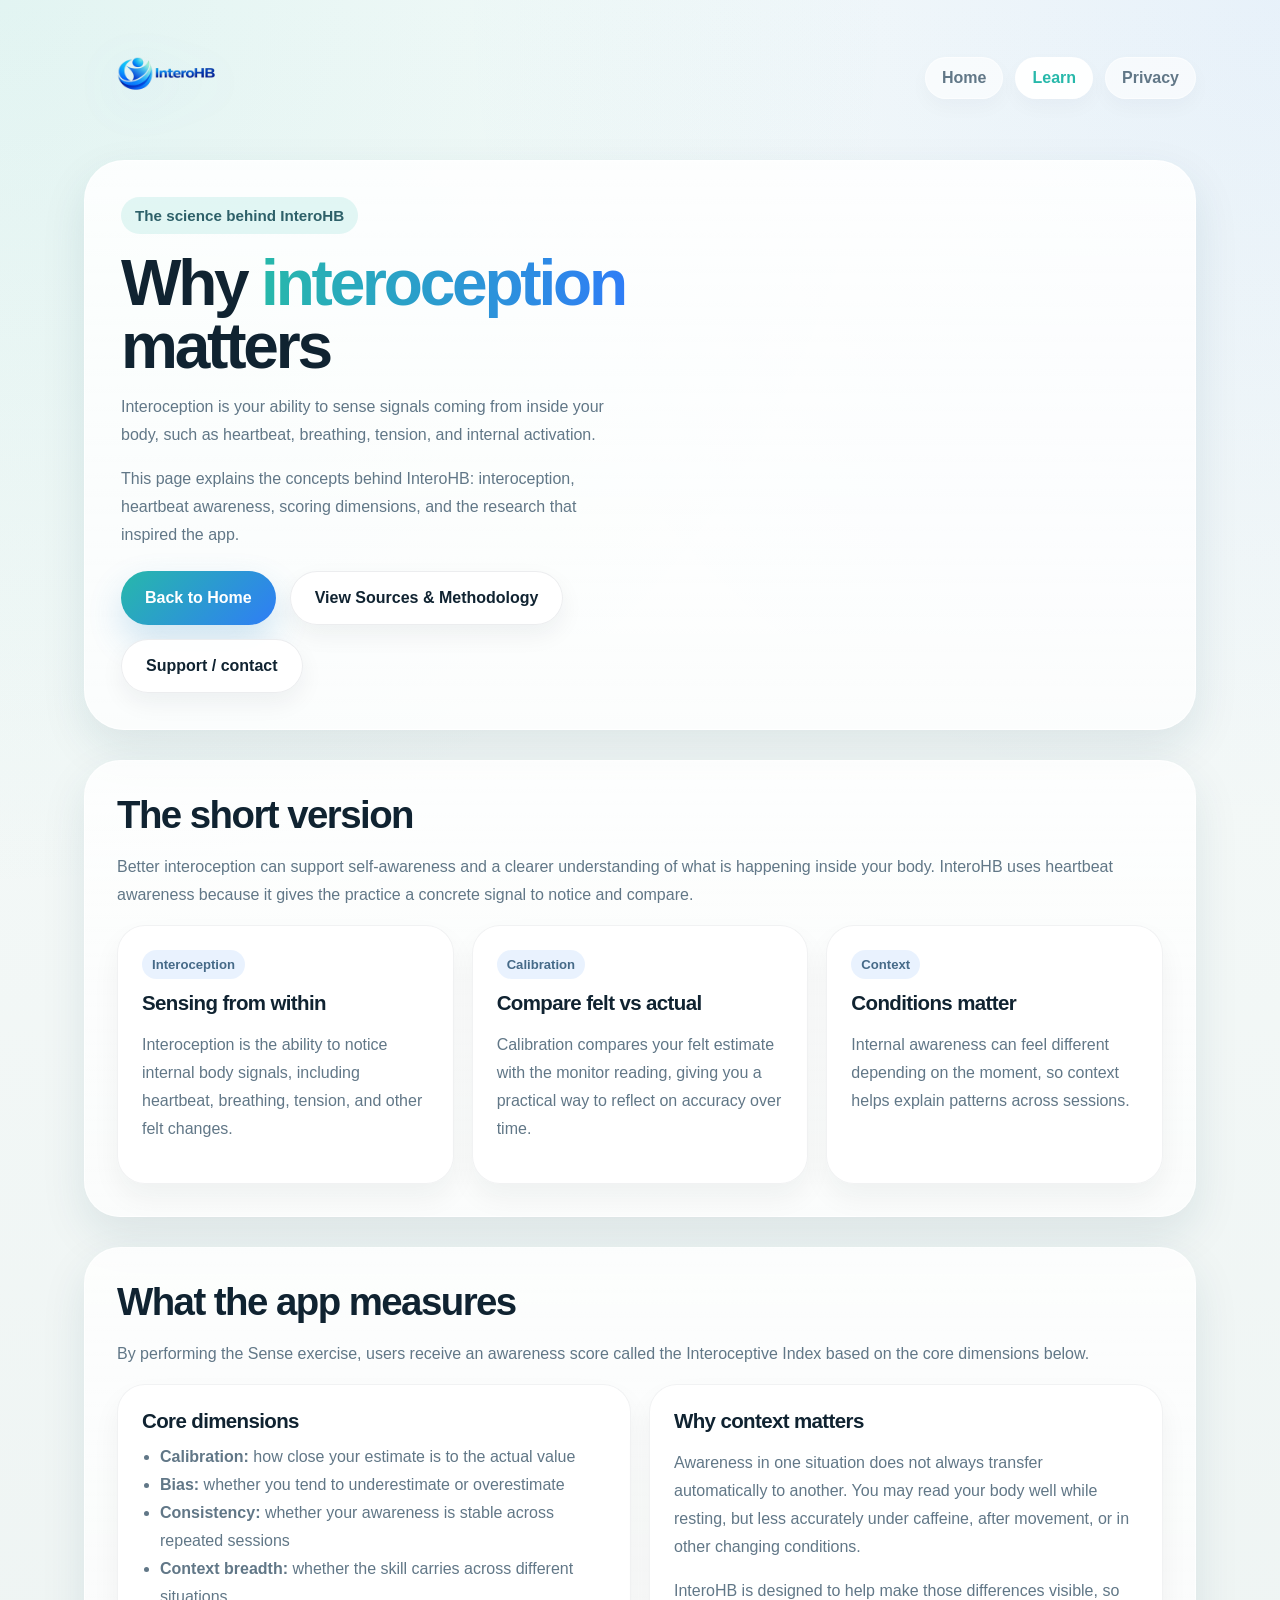
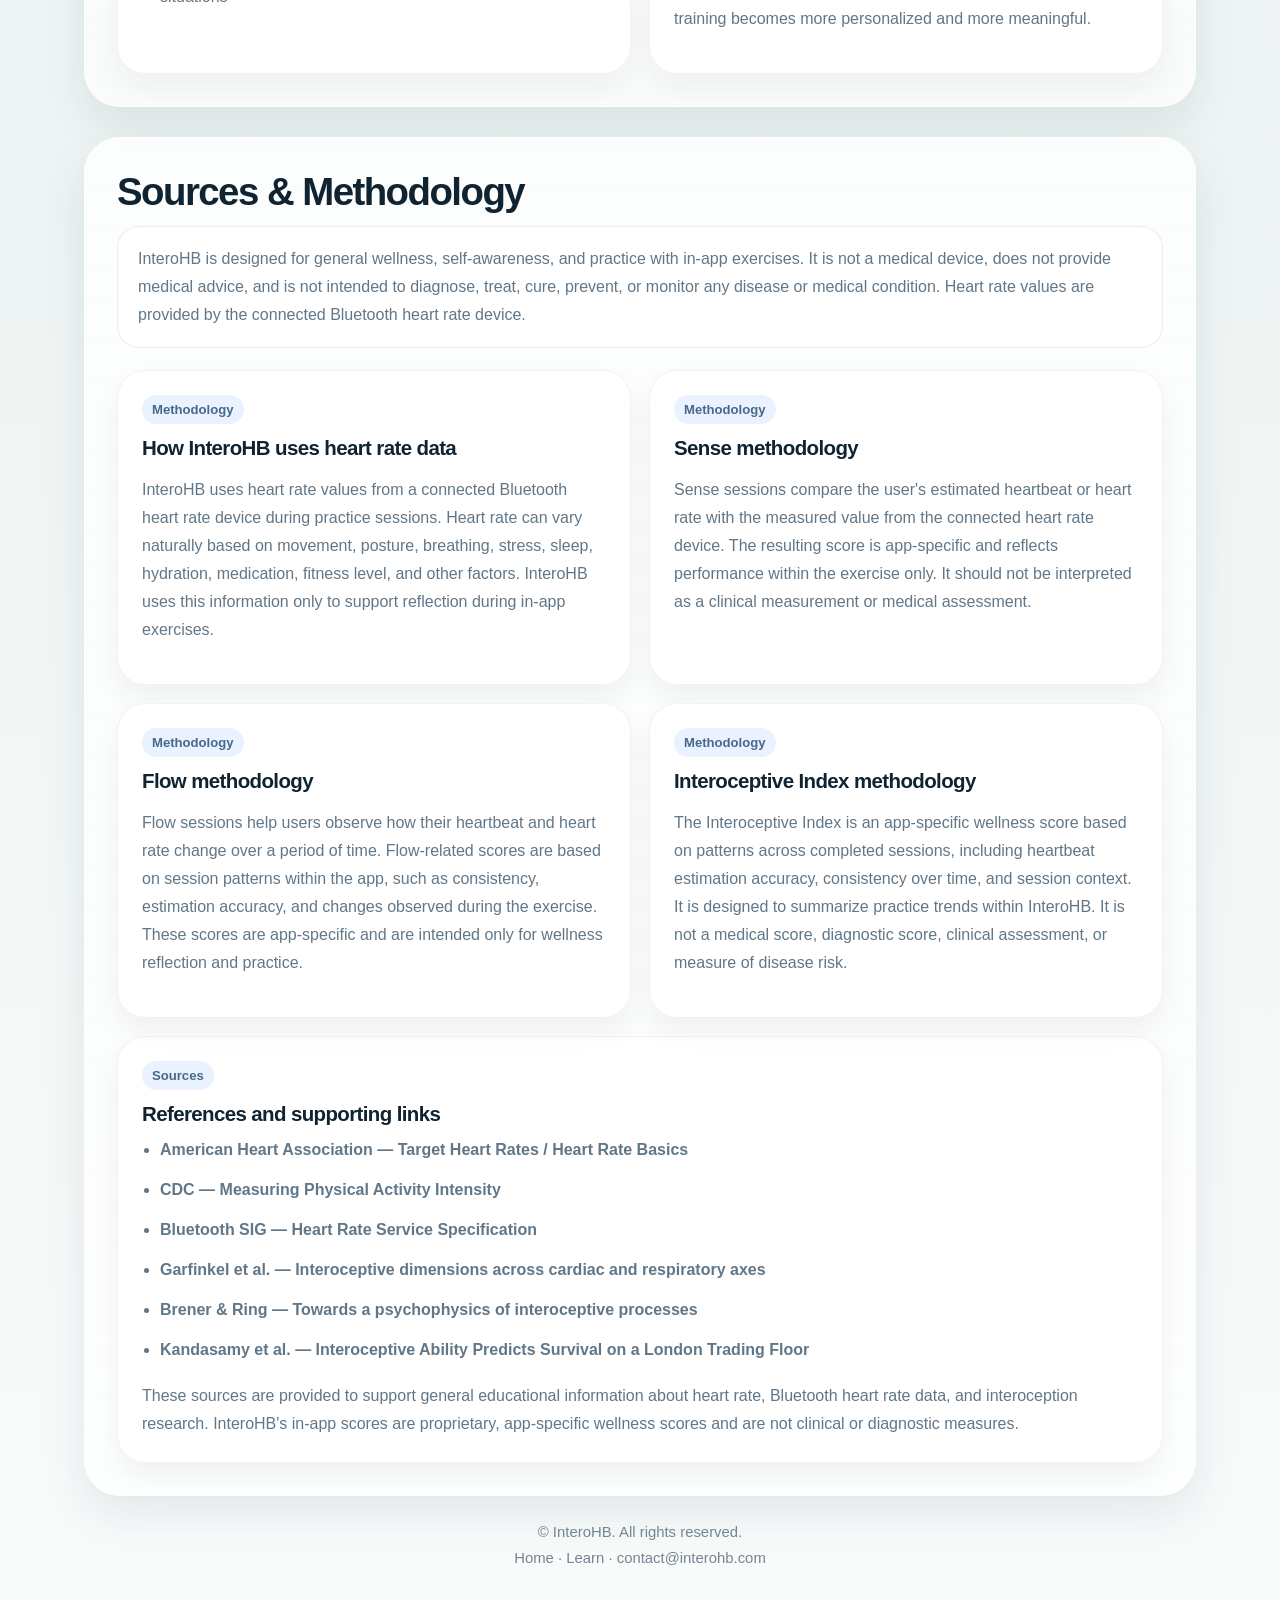
==== commit 3a9b2797: "Updates to Sources & Methodology" ====
--- a/learn.html
+++ b/learn.html
@@ -80,6 +80,38 @@
       margin-top: 22px;
     }
 
+    .notice {
+      margin: 0 0 22px;
+      padding: 18px 20px;
+      border-radius: 22px;
+      background: rgba(255,255,255,0.9);
+      border: 1px solid rgba(16,35,49,0.08);
+      color: #435b6a;
+    }
+
+    .methodology-stack {
+      display: grid;
+      gap: 18px;
+    }
+
+    .source-list {
+      margin: 0;
+      padding-left: 20px;
+    }
+
+    .source-list li + li {
+      margin-top: 12px;
+    }
+
+    .source-list a {
+      font-weight: 700;
+      word-break: break-word;
+    }
+
+    .section-anchor {
+      scroll-margin-top: 24px;
+    }
+
     @media (max-width: 1020px) {
       .hero,
       .cards,
@@ -115,6 +147,7 @@
         </p>
         <div class="button-row">
           <a class="button primary" href="index.html">Back to Home</a>
+          <a class="button secondary" href="#sources-methodology">View Sources &amp; Methodology</a>
           <a class="button secondary" href="mailto:contact@interohb.com">Support / contact</a>
         </div>
       </div>
@@ -173,49 +206,65 @@
       </div>
     </section>
 
-    <section class="section">
-      <h2>Research &amp; References</h2>
-      <p>
-        InteroHB is inspired by research on interoception, body awareness, and the relationship between internal signals, emotion, and self-awareness.
+    <section class="section section-anchor" id="sources-methodology">
+      <h2>Sources &amp; Methodology</h2>
+      <p class="notice">
+        InteroHB is designed for general wellness, self-awareness, and practice with in-app exercises. It is not a medical device, does not provide medical advice, and is not intended to diagnose, treat, cure, prevent, or monitor any disease or medical condition. Heart rate values are provided by the connected Bluetooth heart rate device.
       </p>
 
-      <div class="split">
-        <article class="panel">
-          <div class="tag">Reference</div>
-          <h3>How do you feel? Interoception: the sense of the physiological condition of the body</h3>
-          <p><strong>Authors:</strong> A. D. Craig (2002)</p>
-          <p>A foundational paper explaining interoception as the sensing of the body’s internal physiological state.</p>
-          <p><a href="https://pubmed.ncbi.nlm.nih.gov/12154366/" target="_blank" rel="noopener noreferrer">Read reference</a></p>
-        </article>
-
-        <article class="panel">
-          <div class="tag">Reference</div>
-          <h3>Interoceptive dimensions across cardiac and respiratory axes</h3>
-          <p><strong>Authors:</strong> Sarah N. Garfinkel et al. (2016)</p>
-          <p>This paper shows that interoception has multiple dimensions and can differ across types of bodily signals.</p>
-          <p><a href="https://pmc.ncbi.nlm.nih.gov/articles/PMC5062102/" target="_blank" rel="noopener noreferrer">Read reference</a></p>
-        </article>
-
-        <article class="panel">
-          <div class="tag">Reference</div>
-          <h3>Interoception and emotion</h3>
-          <p><strong>Authors:</strong> Hugo D. Critchley and Sarah N. Garfinkel (2017)</p>
-          <p>A review describing how perception of internal body signals contributes to emotional experience and self-awareness.</p>
-          <p><a href="https://pubmed.ncbi.nlm.nih.gov/28950976/" target="_blank" rel="noopener noreferrer">Read reference</a></p>
-        </article>
-
-        <article class="panel">
-          <div class="tag">Reference</div>
-          <h3>Interoception and Mental Health: A Roadmap</h3>
-          <p><strong>Authors:</strong> Sahib S. Khalsa et al. (2018)</p>
-          <p>A broad review outlining how interoception is studied and why it matters in health and mental health research.</p>
-          <p><a href="https://pmc.ncbi.nlm.nih.gov/articles/PMC6054486/" target="_blank" rel="noopener noreferrer">Read reference</a></p>
-        </article>
-      </div>
-
-      <p>
-        These references are provided for educational purposes and do not imply that InteroHB is a medical device or provides medical treatment.
-      </p>
+      <div class="methodology-stack">
+        <div class="split">
+          <article class="panel">
+            <div class="tag">Methodology</div>
+            <h3>How InteroHB uses heart rate data</h3>
+            <p>
+              InteroHB uses heart rate values from a connected Bluetooth heart rate device during practice sessions. Heart rate can vary naturally based on movement, posture, breathing, stress, sleep, hydration, medication, fitness level, and other factors. InteroHB uses this information only to support reflection during in-app exercises.
+            </p>
+          </article>
+
+          <article class="panel">
+            <div class="tag">Methodology</div>
+            <h3>Sense methodology</h3>
+            <p>
+              Sense sessions compare the user's estimated heartbeat or heart rate with the measured value from the connected heart rate device. The resulting score is app-specific and reflects performance within the exercise only. It should not be interpreted as a clinical measurement or medical assessment.
+            </p>
+          </article>
+        </div>
+
+        <div class="split">
+          <article class="panel">
+            <div class="tag">Methodology</div>
+            <h3>Flow methodology</h3>
+            <p>
+              Flow sessions help users observe how their heartbeat and heart rate change over a period of time. Flow-related scores are based on session patterns within the app, such as consistency, estimation accuracy, and changes observed during the exercise. These scores are app-specific and are intended only for wellness reflection and practice.
+            </p>
+          </article>
+
+          <article class="panel">
+            <div class="tag">Methodology</div>
+            <h3>Interoceptive Index methodology</h3>
+            <p>
+              The Interoceptive Index is an app-specific wellness score based on patterns across completed sessions, including heartbeat estimation accuracy, consistency over time, and session context. It is designed to summarize practice trends within InteroHB. It is not a medical score, diagnostic score, clinical assessment, or measure of disease risk.
+            </p>
+          </article>
+        </div>
+      </div>
+
+      <div class="panel" style="margin-top: 18px;">
+        <div class="tag">Sources</div>
+        <h3>References and supporting links</h3>
+        <ul class="source-list">
+          <li><a href="https://www.heart.org/en/healthy-living/fitness/fitness-basics/target-heart-rates" target="_blank" rel="noopener noreferrer">American Heart Association — Target Heart Rates / Heart Rate Basics</a></li>
+          <li><a href="https://www.cdc.gov/physical-activity-basics/measuring/index.html" target="_blank" rel="noopener noreferrer">CDC — Measuring Physical Activity Intensity</a></li>
+          <li><a href="https://www.bluetooth.com/specifications/specs/heart-rate-service-1-0/" target="_blank" rel="noopener noreferrer">Bluetooth SIG — Heart Rate Service Specification</a></li>
+          <li><a href="https://royalsocietypublishing.org/doi/10.1098/rstb.2016.0014" target="_blank" rel="noopener noreferrer">Garfinkel et al. — Interoceptive dimensions across cardiac and respiratory axes</a></li>
+          <li><a href="https://pmc.ncbi.nlm.nih.gov/articles/PMC5062103/" target="_blank" rel="noopener noreferrer">Brener &amp; Ring — Towards a psychophysics of interoceptive processes</a></li>
+          <li><a href="https://www.nature.com/articles/srep32986" target="_blank" rel="noopener noreferrer">Kandasamy et al. — Interoceptive Ability Predicts Survival on a London Trading Floor</a></li>
+        </ul>
+        <p style="margin: 18px 0 0;">
+          These sources are provided to support general educational information about heart rate, Bluetooth heart rate data, and interoception research. InteroHB's in-app scores are proprietary, app-specific wellness scores and are not clinical or diagnostic measures.
+        </p>
+      </div>
     </section>
     <footer>
       © InteroHB. All rights reserved.<br />
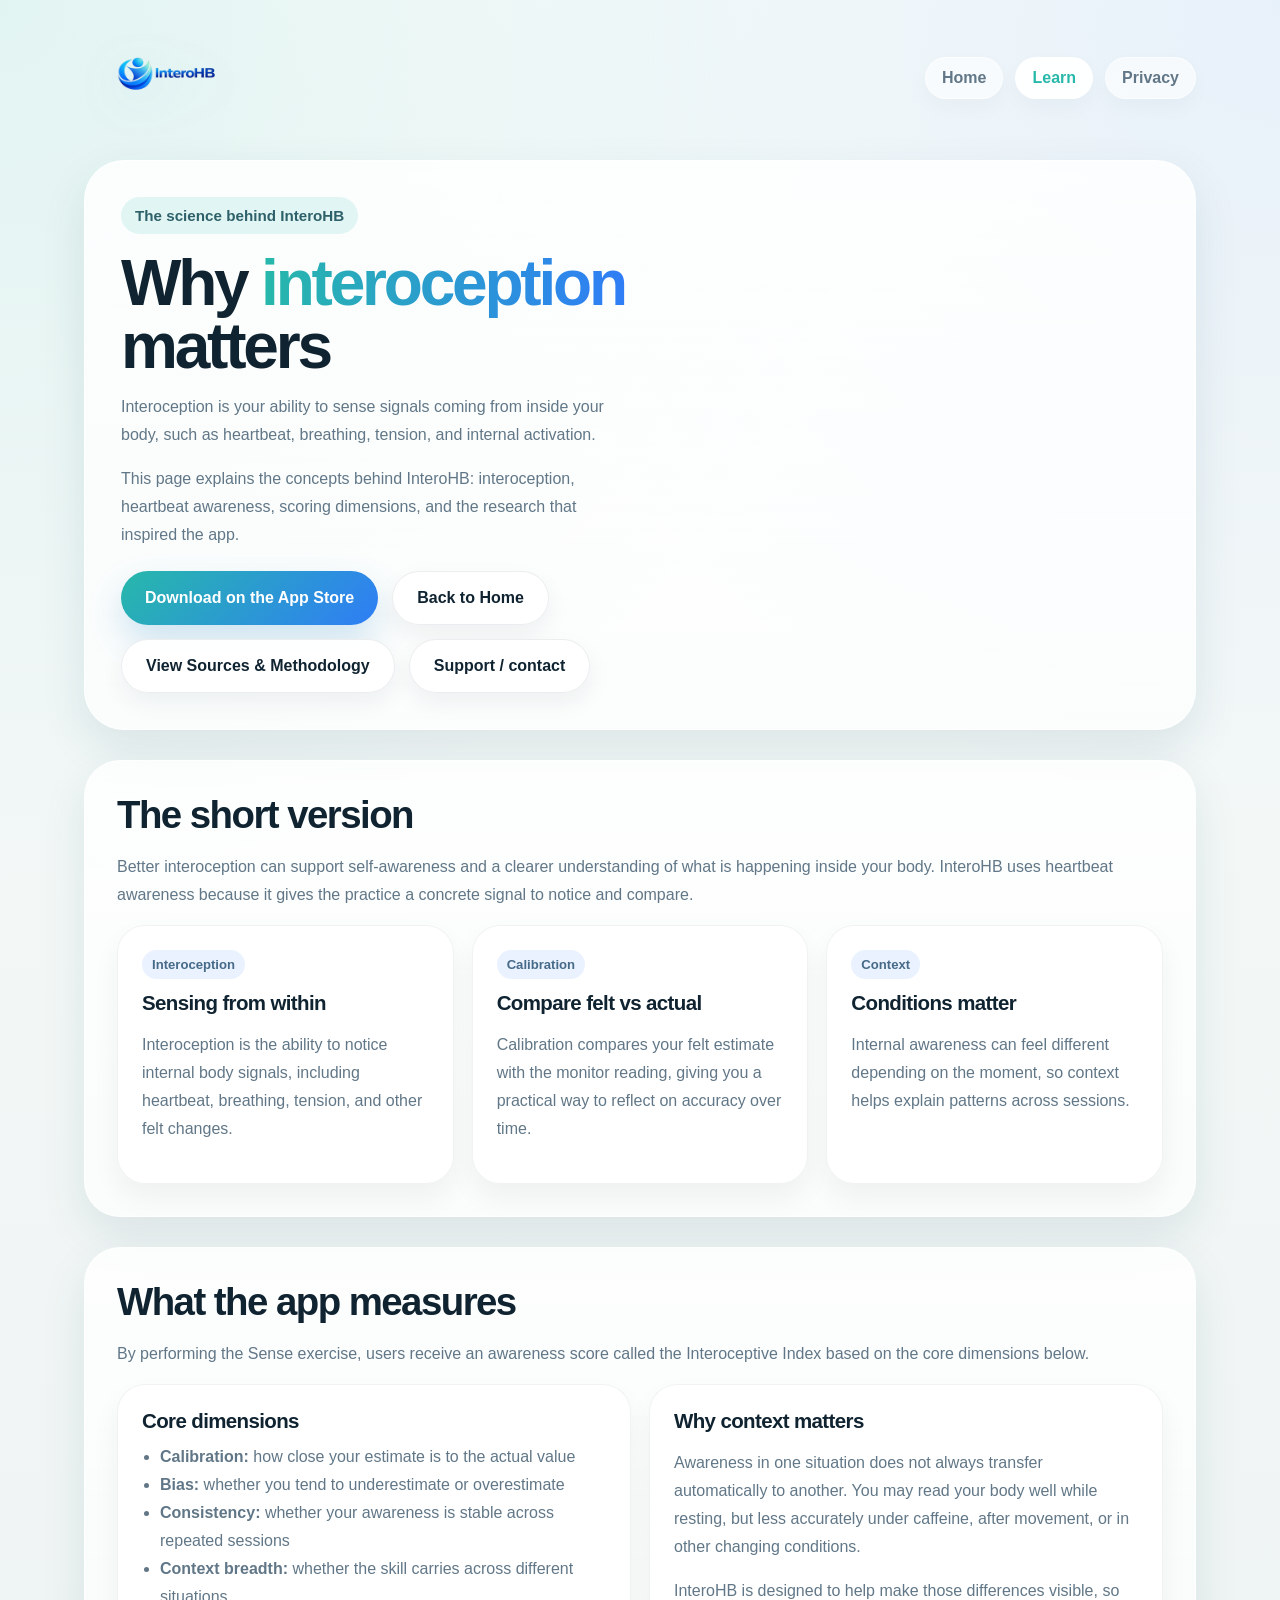
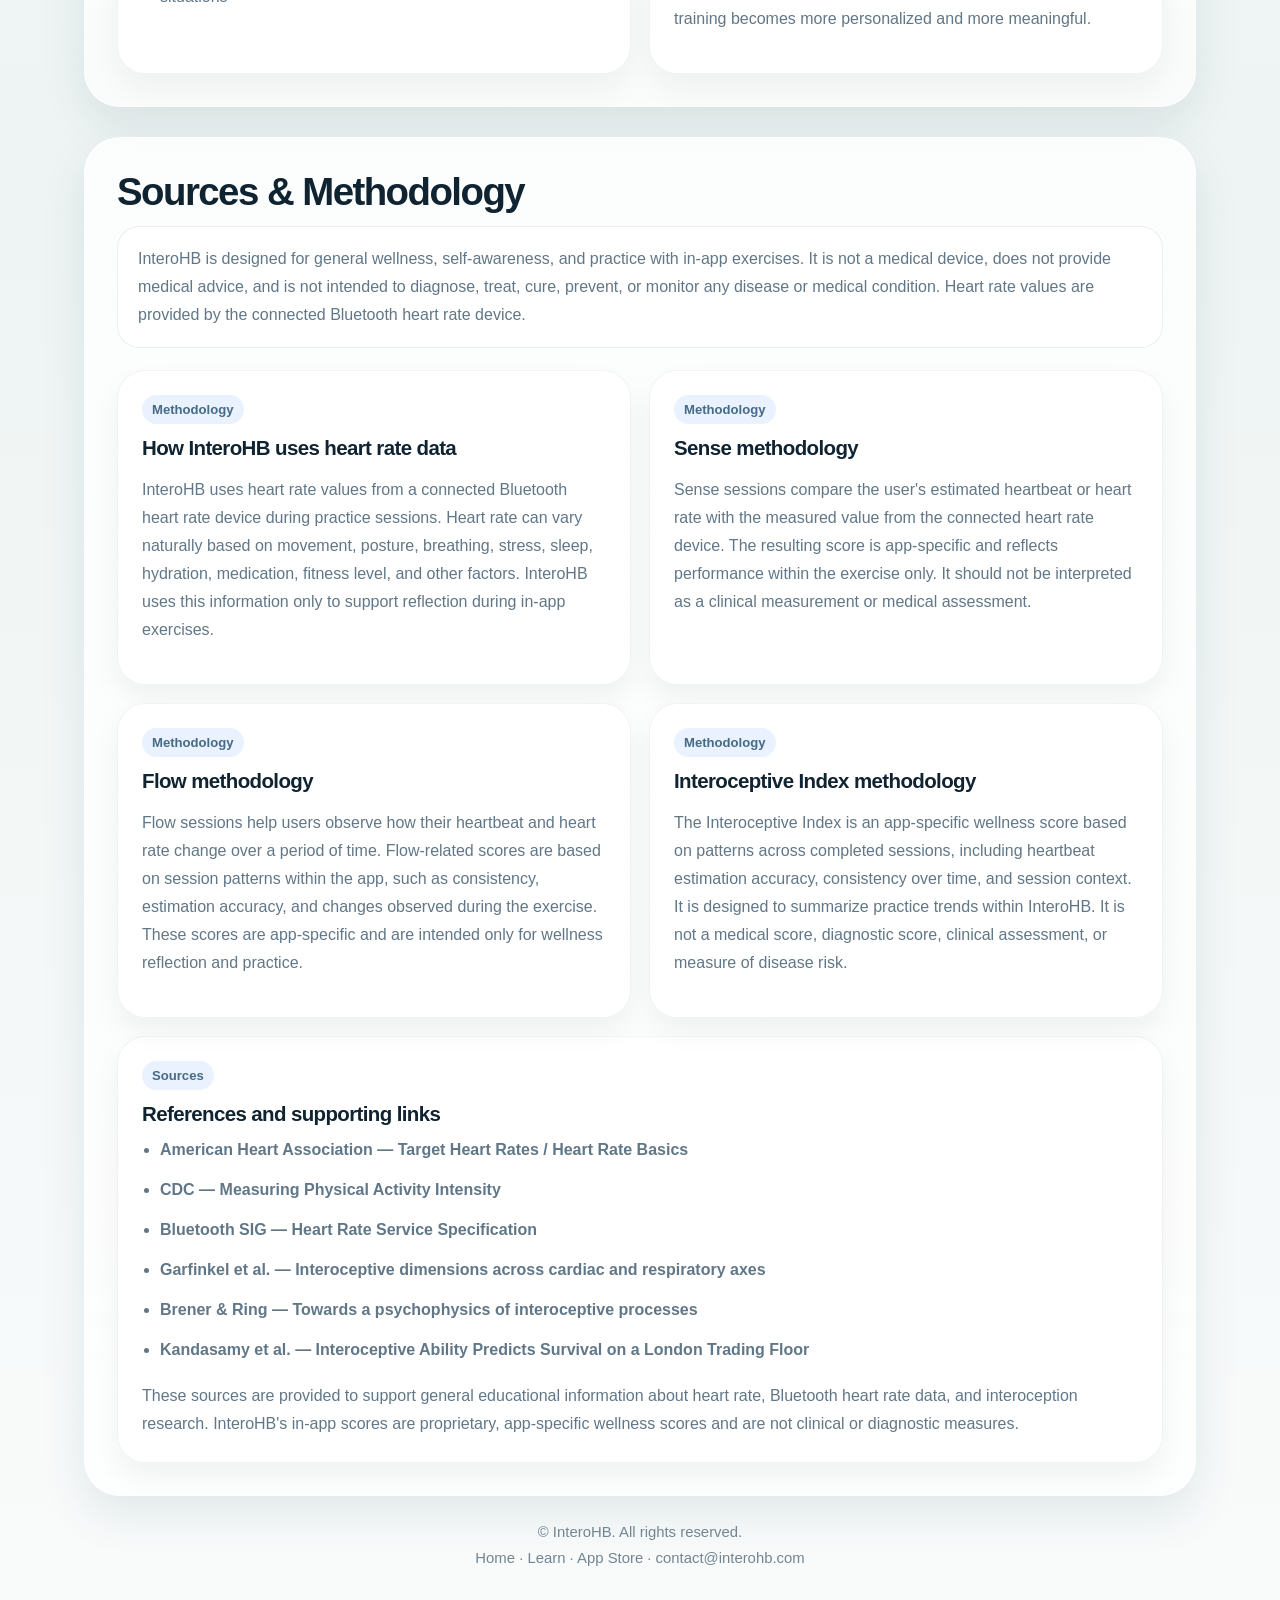
==== commit 4ecb5e53: "Update for new iPhone App store link." ====
--- a/learn.html
+++ b/learn.html
@@ -146,7 +146,8 @@
           This page explains the concepts behind InteroHB: interoception, heartbeat awareness, scoring dimensions, and the research that inspired the app.
         </p>
         <div class="button-row">
-          <a class="button primary" href="index.html">Back to Home</a>
+          <a class="button primary" href="https://apps.apple.com/jp/app/interohb/id6761402193?l=en-US" target="_blank" rel="noopener noreferrer">Download on the App Store</a>
+          <a class="button secondary" href="index.html">Back to Home</a>
           <a class="button secondary" href="#sources-methodology">View Sources &amp; Methodology</a>
           <a class="button secondary" href="mailto:contact@interohb.com">Support / contact</a>
         </div>
@@ -270,6 +271,7 @@
       © InteroHB. All rights reserved.<br />
       <a href="index.html">Home</a> ·
       <a href="learn.html">Learn</a> ·
+      <a href="https://apps.apple.com/jp/app/interohb/id6761402193?l=en-US" target="_blank" rel="noopener noreferrer">App Store</a> ·
       <a href="mailto:contact@interohb.com">contact@interohb.com</a>
     </footer>
   </div>
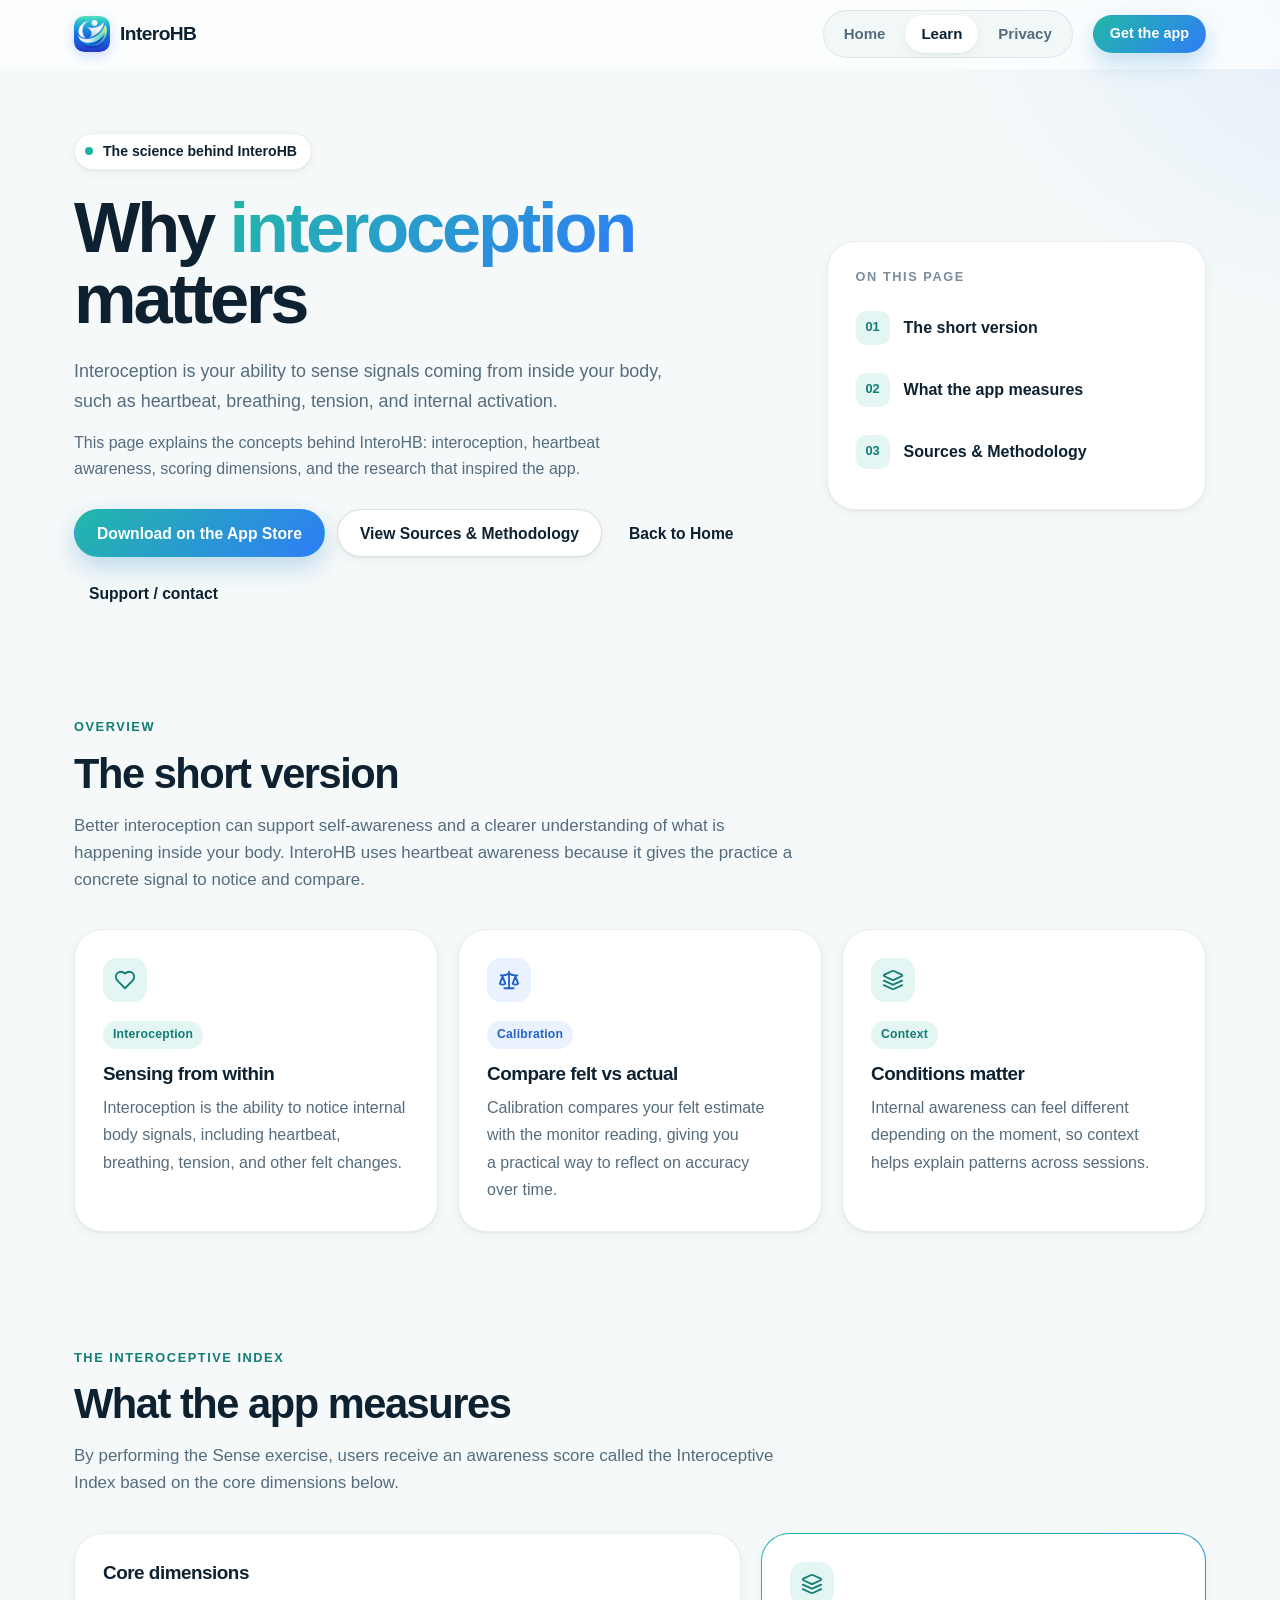
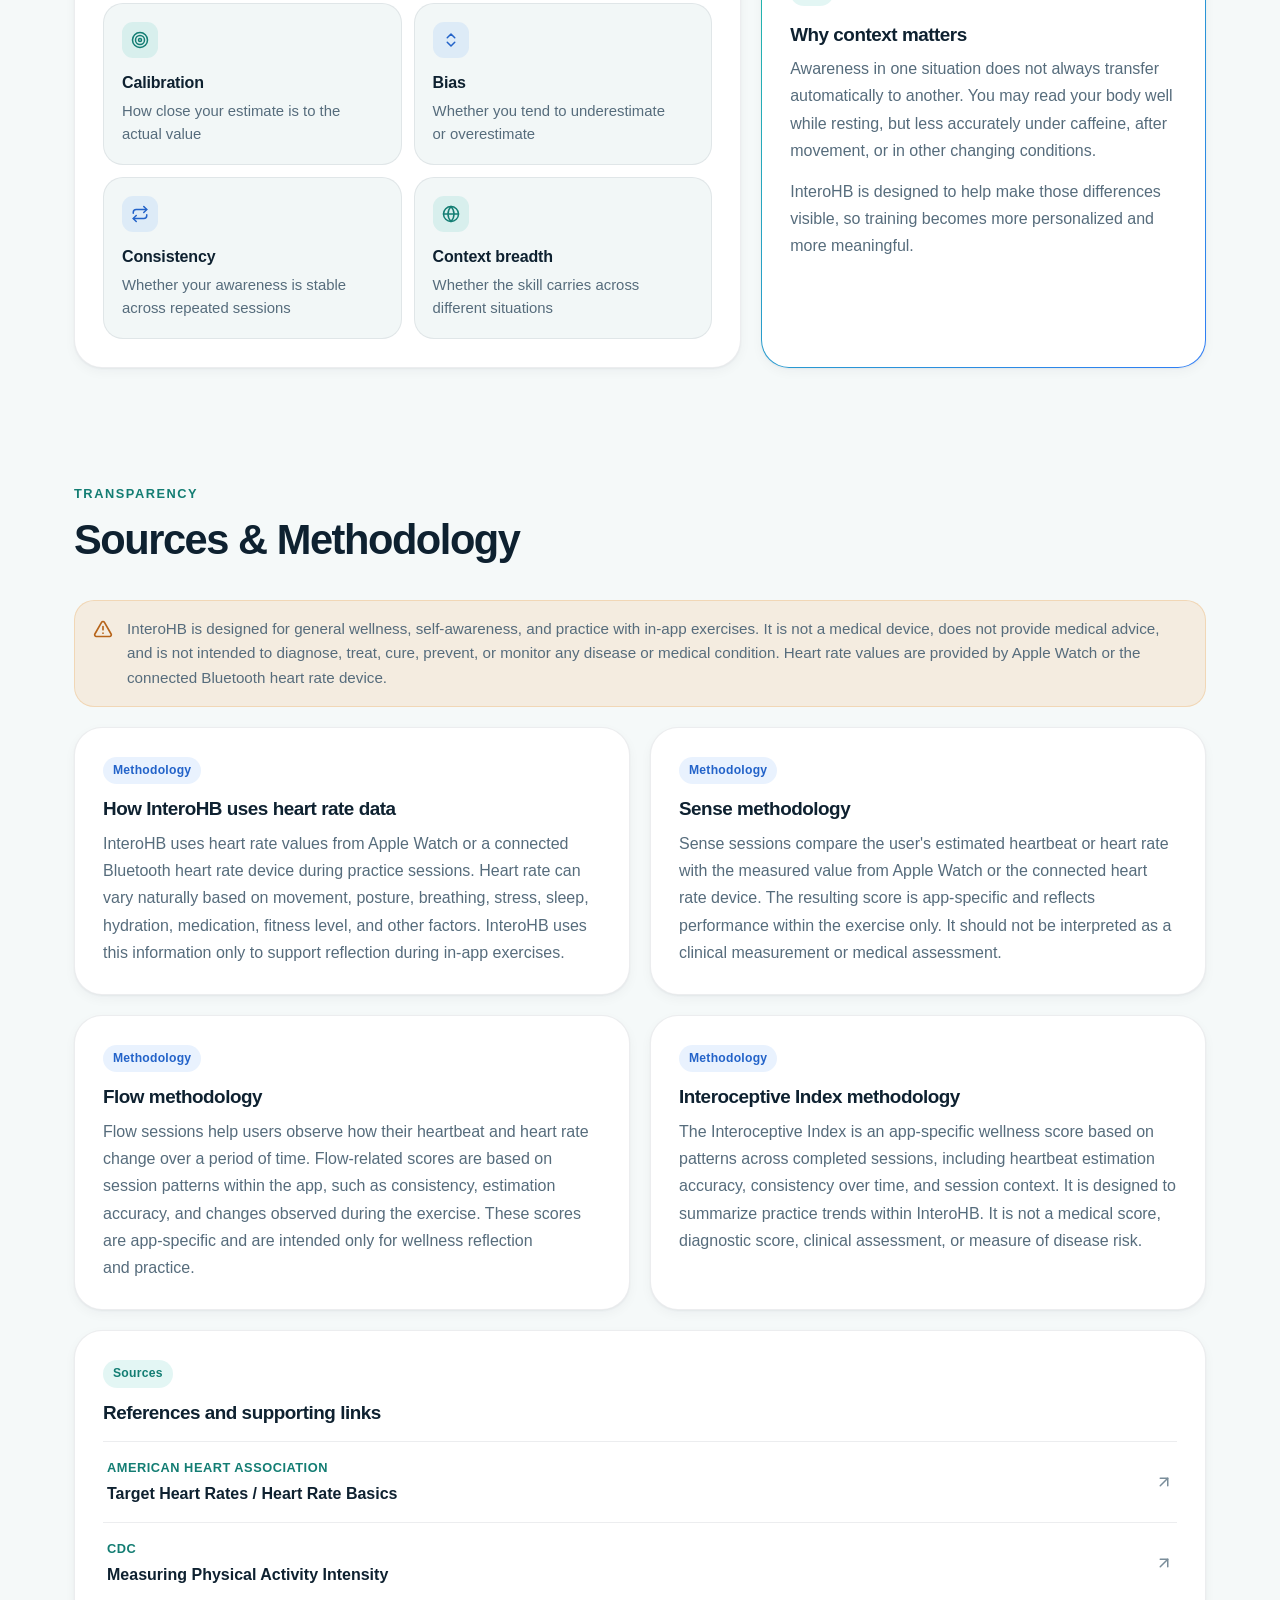
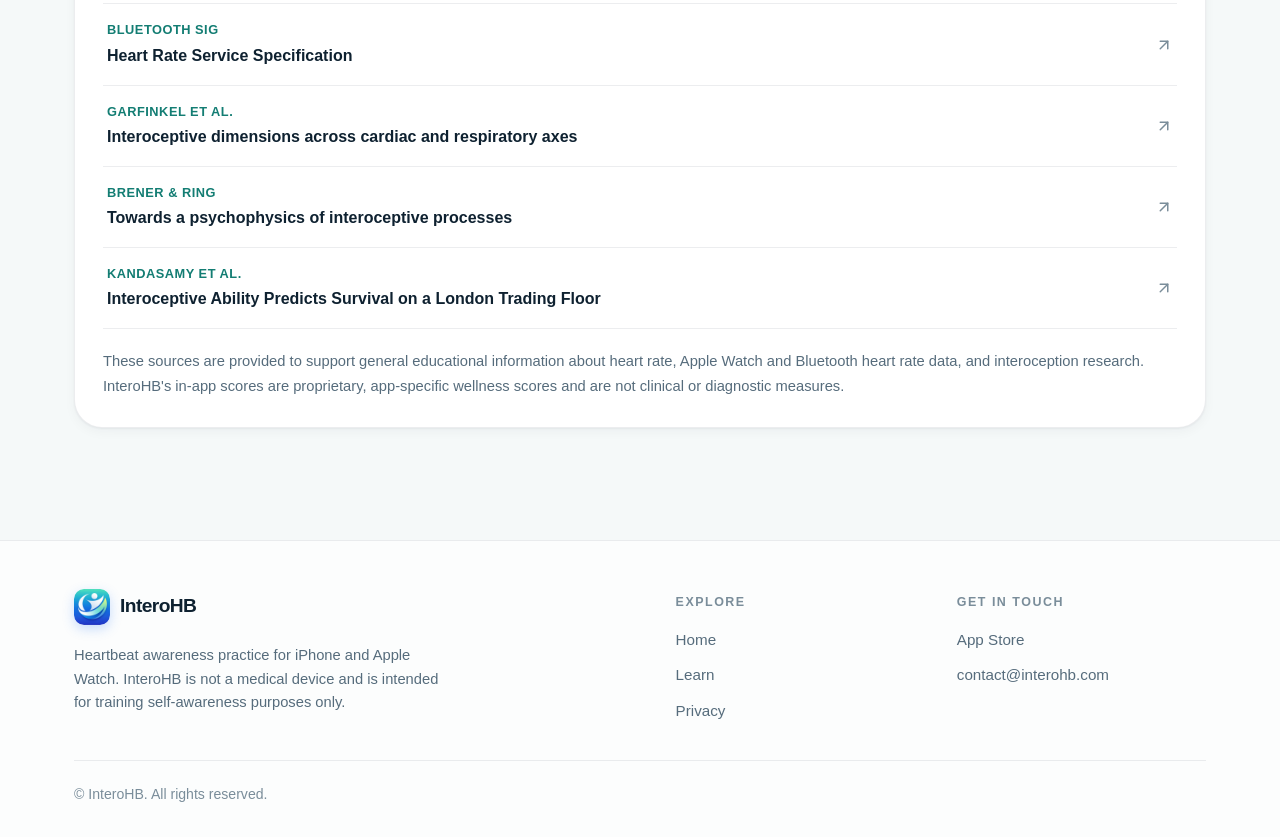
==== commit 03731ac5: "Redesign site UI and add Apple Watch support - Modernize Home, Learn, and Privacy with a shared desi" ====
--- a/learn.html
+++ b/learn.html
@@ -4,142 +4,142 @@
   <meta charset="UTF-8" />
   <meta name="viewport" content="width=device-width, initial-scale=1.0" />
   <title>InteroHB | Learn</title>
+  <meta name="description" content="The science behind InteroHB: interoception, heartbeat awareness, the Interoceptive Index, and the research that inspired the app.">
+  <meta name="theme-color" content="#f5f9f9" media="(prefers-color-scheme: light)">
+  <meta name="theme-color" content="#071119" media="(prefers-color-scheme: dark)">
   <link rel="icon" href="favicon.ico" sizes="any">
   <link rel="icon" type="image/x-icon" href="./favicon.ico?v=2">
   <link rel="icon" type="image/png" sizes="32x32" href="./favicon-32x32.png?v=2">
   <link rel="icon" type="image/png" sizes="16x16" href="./favicon-16x16.png?v=2">
   <link rel="apple-touch-icon" sizes="180x180" href="./apple-touch-icon.png?v=2">
   <link rel="manifest" href="./site.webmanifest?v=2">
-  <link rel="stylesheet" href="styles.css?v=1">
+  <link rel="stylesheet" href="styles.css?v=2">
+  <script src="site.js?v=2" defer></script>
   <script data-goatcounter="https://inugoya.goatcounter.com/count"
           async src="//gc.zgo.at/count.js"></script>
   <style>
-    .hero {
+    .toc-card h2 {
+      font-size: 0.8rem;
+      letter-spacing: 0.12em;
+      text-transform: uppercase;
+      color: var(--subtle);
+      margin-bottom: 14px;
+    }
+
+    .toc-card ol {
+      margin: 0;
+      padding: 0;
+      list-style: none;
+      counter-reset: toc;
       display: grid;
-      grid-template-columns: 1.02fr 0.98fr;
-      gap: 28px;
-      padding: 36px;
-      background: linear-gradient(180deg, rgba(255,255,255,0.86), rgba(255,255,255,0.73));
-      border: 1px solid rgba(255,255,255,0.76);
-      border-radius: 40px;
-      box-shadow: var(--shadow);
-    }
-
-    h1 {
-      margin: 0 0 16px;
-      font-size: clamp(2.6rem, 5vw, 4.4rem);
-      line-height: 0.98;
-      letter-spacing: -0.05em;
-      overflow-wrap: anywhere;
-    }
-
-    .hero-card {
-      height: 100%;
+      gap: 4px;
+    }
+
+    .toc-card a {
       display: flex;
       align-items: center;
-      justify-content: center;
-      padding: 30px;
-      border-radius: 32px;
-      background: rgba(255,255,255,0.92);
-      border: 1px solid rgba(16,35,49,0.06);
-      box-shadow: 0 14px 28px rgba(16,35,49,0.05);
-    }
-
-    .hero-card img {
-      width: min(100%, 420px);
-      height: auto;
-    }
-
-    .section {
-      margin-top: 30px;
-      padding: 32px;
-    }
-
-    .intro {
-      max-width: 780px;
-      margin: 0 0 22px;
-      overflow-wrap: anywhere;
-    }
-
-    .cards {
+      gap: 14px;
+      padding: 12px 14px;
+      margin-inline: -14px;
+      border-radius: 14px;
+      font-weight: 600;
+      transition: background-color 0.2s ease;
+    }
+    .toc-card a:hover { background: var(--surface-2); }
+
+    .toc-card a::before {
+      counter-increment: toc;
+      content: counter(toc, decimal-leading-zero);
       display: grid;
-      grid-template-columns: repeat(3, minmax(0, 1fr));
-      gap: 18px;
-    }
-
-    .split {
+      place-items: center;
+      flex: 0 0 34px;
+      height: 34px;
+      border-radius: 10px;
+      background: var(--teal-soft);
+      color: var(--teal-ink);
+      font-size: 0.8rem;
+      font-weight: 800;
+    }
+
+    .measures { grid-template-columns: minmax(0, 1.2fr) minmax(0, 0.8fr); }
+
+    .dimensions {
       display: grid;
-      grid-template-columns: 1fr 1fr;
-      gap: 18px;
-    }
-
-    .button-row {
+      grid-template-columns: repeat(2, minmax(0, 1fr));
+      gap: 12px;
+      margin-top: 20px;
+    }
+
+    .dimension {
+      padding: 18px;
+      border-radius: var(--radius);
+      background: var(--surface-2);
+      border: 1px solid var(--border);
+    }
+    .dimension .icon-badge { width: 36px; height: 36px; border-radius: 11px; margin-bottom: 12px; }
+    .dimension .icon-badge svg { width: 18px; height: 18px; }
+    .dimension h4 { margin: 0 0 4px; font-size: 1rem; letter-spacing: -0.01em; }
+    .dimension p { font-size: 0.93rem; line-height: 1.55; }
+
+    .sources-intro { margin-bottom: 20px; }
+
+    .ref-list {
+      margin: 18px 0 0;
+      padding: 0;
+      list-style: none;
+      border-top: 1px solid var(--border);
+    }
+
+    .ref-list a {
       display: flex;
-      flex-wrap: wrap;
-      gap: 14px;
-      margin-top: 22px;
-    }
-
-    .notice {
-      margin: 0 0 22px;
-      padding: 18px 20px;
-      border-radius: 22px;
-      background: rgba(255,255,255,0.9);
-      border: 1px solid rgba(16,35,49,0.08);
-      color: #435b6a;
-    }
-
-    .methodology-stack {
-      display: grid;
-      gap: 18px;
-    }
-
-    .source-list {
-      margin: 0;
-      padding-left: 20px;
-    }
-
-    .source-list li + li {
-      margin-top: 12px;
-    }
-
-    .source-list a {
-      font-weight: 700;
-      word-break: break-word;
-    }
-
-    .section-anchor {
-      scroll-margin-top: 24px;
-    }
-
-    @media (max-width: 1020px) {
-      .hero,
-      .cards,
-      .split {
-        grid-template-columns: 1fr;
-      }
-    }
-
+      align-items: center;
+      gap: 16px;
+      padding: 16px 4px;
+      border-bottom: 1px solid var(--border);
+      transition: background-color 0.2s ease, padding 0.25s var(--ease);
+    }
+    .ref-list a:hover { background: var(--surface-2); padding-inline: 14px; }
+
+    .ref-list .ref-text { flex: 1; min-width: 0; }
+    .ref-list .ref-source { display: block; font-size: 0.8rem; font-weight: 700; letter-spacing: 0.04em; text-transform: uppercase; color: var(--teal-ink); }
+    .ref-list .ref-title { display: block; margin-top: 2px; font-weight: 600; overflow-wrap: anywhere; }
+    .ref-list svg { width: 18px; height: 18px; color: var(--subtle); }
+
+    .fine-print { margin-top: 20px; font-size: 0.92rem; }
+
+    @media (max-width: 1024px) {
+      .measures { grid-template-columns: minmax(0, 1fr); }
+    }
+
+    @media (max-width: 520px) {
+      .dimensions { grid-template-columns: minmax(0, 1fr); }
+    }
   </style>
 </head>
 <body>
-  <div class="shell">
-      <header class="topbar">
-          <a href="index.html" class="brand" aria-label="InteroHB home">
-              <img class="lockup" src="InteroHB Word and Logo.png" alt="InteroHB logo and wordmark">
-          </a>
-          <nav class="nav">
-              <a href="index.html">Home</a>
-              <a class="active" href="learn.html">Learn</a>
-              <a href="privacy.html">Privacy</a>
-          </nav>
-      </header>
-
-    <section class="hero">
+  <a class="skip-link" href="#main">Skip to content</a>
+
+  <header class="site-header">
+    <div class="container header-inner">
+      <a href="index.html" class="brand" aria-label="InteroHB home">
+        <img src="apple-touch-icon.png" width="36" height="36" alt="">
+        <span>InteroHB</span>
+      </a>
+      <nav class="nav" aria-label="Primary">
+        <a href="index.html">Home</a>
+        <a href="learn.html" aria-current="page">Learn</a>
+        <a href="privacy.html">Privacy</a>
+      </nav>
+      <a class="button primary small header-cta" href="https://apps.apple.com/jp/app/interohb/id6761402193?l=en-US" target="_blank" rel="noopener noreferrer">Get the app</a>
+    </div>
+  </header>
+
+  <main id="main">
+    <section class="hero compact container">
       <div>
-        <div class="eyebrow">The science behind InteroHB</div>
+        <span class="eyebrow"><span class="dot" aria-hidden="true"></span>The science behind InteroHB</span>
         <h1>Why <span class="gradient-text">interoception</span> matters</h1>
-        <p>
+        <p class="lead">
           Interoception is your ability to sense signals coming from inside your body, such as heartbeat, breathing, tension, and internal activation.
         </p>
         <p>
@@ -147,133 +147,221 @@
         </p>
         <div class="button-row">
           <a class="button primary" href="https://apps.apple.com/jp/app/interohb/id6761402193?l=en-US" target="_blank" rel="noopener noreferrer">Download on the App Store</a>
-          <a class="button secondary" href="index.html">Back to Home</a>
           <a class="button secondary" href="#sources-methodology">View Sources &amp; Methodology</a>
-          <a class="button secondary" href="mailto:contact@interohb.com">Support / contact</a>
+          <a class="button ghost" href="index.html">Back to Home</a>
+          <a class="button ghost" href="mailto:contact@interohb.com">Support / contact</a>
         </div>
       </div>
+
+      <nav class="card toc-card" aria-labelledby="toc-title">
+        <h2 id="toc-title">On this page</h2>
+        <ol>
+          <li><a href="#short-version">The short version</a></li>
+          <li><a href="#what-it-measures">What the app measures</a></li>
+          <li><a href="#sources-methodology">Sources &amp; Methodology</a></li>
+        </ol>
+      </nav>
     </section>
 
-    <section class="section">
-      <h2>The short version</h2>
-      <p>
-        Better interoception can support self-awareness and a clearer understanding of what is happening inside your body. InteroHB uses heartbeat awareness because it gives the practice a concrete signal to notice and compare.
-      </p>
-
-      <div class="cards">
-        <div class="card">
-          <div class="tag">Interoception</div>
+    <section class="section container" id="short-version">
+      <div class="section-head" data-reveal>
+        <span class="kicker">Overview</span>
+        <h2>The short version</h2>
+        <p>
+          Better interoception can support self-awareness and a clearer understanding of what is happening inside your body. InteroHB uses heartbeat awareness because it gives the practice a concrete signal to notice and compare.
+        </p>
+      </div>
+
+      <div class="grid grid-3">
+        <article class="card lift" data-reveal>
+          <div class="icon-badge">
+            <svg viewBox="0 0 24 24" fill="none" stroke="currentColor" stroke-width="2" stroke-linecap="round" stroke-linejoin="round" aria-hidden="true"><path d="M19 14c1.49-1.46 3-3.21 3-5.5A5.5 5.5 0 0 0 16.5 3c-1.76 0-3 .5-4.5 2-1.5-1.5-2.74-2-4.5-2A5.5 5.5 0 0 0 2 8.5c0 2.3 1.5 4.05 3 5.5l7 7Z"/></svg>
+          </div>
+          <div class="tag teal">Interoception</div>
           <h3>Sensing from within</h3>
           <p>Interoception is the ability to notice internal body signals, including heartbeat, breathing, tension, and other felt changes.</p>
-        </div>
-        <div class="card">
+        </article>
+        <article class="card lift" data-reveal>
+          <div class="icon-badge blue">
+            <svg viewBox="0 0 24 24" fill="none" stroke="currentColor" stroke-width="2" stroke-linecap="round" stroke-linejoin="round" aria-hidden="true"><path d="m16 16 3-8 3 8c-.87.65-1.92 1-3 1s-2.13-.35-3-1Z"/><path d="m2 16 3-8 3 8c-.87.65-1.92 1-3 1s-2.13-.35-3-1Z"/><path d="M7 21h10"/><path d="M12 3v18"/><path d="M3 7h2c2 0 5-1 7-2 2 1 5 2 7 2h2"/></svg>
+          </div>
           <div class="tag">Calibration</div>
           <h3>Compare felt vs actual</h3>
           <p>Calibration compares your felt estimate with the monitor reading, giving you a practical way to reflect on accuracy over time.</p>
-        </div>
-        <div class="card">
-          <div class="tag">Context</div>
+        </article>
+        <article class="card lift" data-reveal>
+          <div class="icon-badge">
+            <svg viewBox="0 0 24 24" fill="none" stroke="currentColor" stroke-width="2" stroke-linecap="round" stroke-linejoin="round" aria-hidden="true"><path d="m12.83 2.18a2 2 0 0 0-1.66 0L2.6 6.08a1 1 0 0 0 0 1.83l8.58 3.91a2 2 0 0 0 1.66 0l8.58-3.9a1 1 0 0 0 0-1.83Z"/><path d="m22 17.65-9.17 4.16a2 2 0 0 1-1.66 0L2 17.65"/><path d="m22 12.65-9.17 4.16a2 2 0 0 1-1.66 0L2 12.65"/></svg>
+          </div>
+          <div class="tag teal">Context</div>
           <h3>Conditions matter</h3>
           <p>Internal awareness can feel different depending on the moment, so context helps explain patterns across sessions.</p>
+        </article>
+      </div>
+    </section>
+
+    <section class="section container" id="what-it-measures">
+      <div class="section-head" data-reveal>
+        <span class="kicker">The Interoceptive Index</span>
+        <h2>What the app measures</h2>
+        <p>
+          By performing the Sense exercise, users receive an awareness score called the Interoceptive Index based on the core dimensions below.
+        </p>
+      </div>
+
+      <div class="grid measures">
+        <article class="card" data-reveal>
+          <h3>Core dimensions</h3>
+          <div class="dimensions">
+            <div class="dimension">
+              <div class="icon-badge"><svg viewBox="0 0 24 24" fill="none" stroke="currentColor" stroke-width="2" stroke-linecap="round" stroke-linejoin="round" aria-hidden="true"><circle cx="12" cy="12" r="10"/><circle cx="12" cy="12" r="6"/><circle cx="12" cy="12" r="2"/></svg></div>
+              <h4>Calibration</h4>
+              <p>How close your estimate is to the actual value</p>
+            </div>
+            <div class="dimension">
+              <div class="icon-badge blue"><svg viewBox="0 0 24 24" fill="none" stroke="currentColor" stroke-width="2" stroke-linecap="round" stroke-linejoin="round" aria-hidden="true"><path d="m7 15 5 5 5-5"/><path d="m7 9 5-5 5 5"/></svg></div>
+              <h4>Bias</h4>
+              <p>Whether you tend to underestimate or overestimate</p>
+            </div>
+            <div class="dimension">
+              <div class="icon-badge blue"><svg viewBox="0 0 24 24" fill="none" stroke="currentColor" stroke-width="2" stroke-linecap="round" stroke-linejoin="round" aria-hidden="true"><path d="m17 2 4 4-4 4"/><path d="M3 11v-1a4 4 0 0 1 4-4h14"/><path d="m7 22-4-4 4-4"/><path d="M21 13v1a4 4 0 0 1-4 4H3"/></svg></div>
+              <h4>Consistency</h4>
+              <p>Whether your awareness is stable across repeated sessions</p>
+            </div>
+            <div class="dimension">
+              <div class="icon-badge"><svg viewBox="0 0 24 24" fill="none" stroke="currentColor" stroke-width="2" stroke-linecap="round" stroke-linejoin="round" aria-hidden="true"><circle cx="12" cy="12" r="10"/><path d="M12 2a14.5 14.5 0 0 0 0 20 14.5 14.5 0 0 0 0-20"/><path d="M2 12h20"/></svg></div>
+              <h4>Context breadth</h4>
+              <p>Whether the skill carries across different situations</p>
+            </div>
+          </div>
+        </article>
+
+        <article class="card tint" data-reveal>
+          <div class="icon-badge">
+            <svg viewBox="0 0 24 24" fill="none" stroke="currentColor" stroke-width="2" stroke-linecap="round" stroke-linejoin="round" aria-hidden="true"><path d="m12.83 2.18a2 2 0 0 0-1.66 0L2.6 6.08a1 1 0 0 0 0 1.83l8.58 3.91a2 2 0 0 0 1.66 0l8.58-3.9a1 1 0 0 0 0-1.83Z"/><path d="m22 17.65-9.17 4.16a2 2 0 0 1-1.66 0L2 17.65"/><path d="m22 12.65-9.17 4.16a2 2 0 0 1-1.66 0L2 12.65"/></svg>
+          </div>
+          <h3>Why context matters</h3>
+          <p style="margin-top: 10px;">
+            Awareness in one situation does not always transfer automatically to another. You may read your body well while resting, but less accurately under caffeine, after movement, or in other changing conditions.
+          </p>
+          <p>
+            InteroHB is designed to help make those differences visible, so training becomes more personalized and more meaningful.
+          </p>
+        </article>
+      </div>
+    </section>
+
+    <section class="section container" id="sources-methodology">
+      <div class="section-head" data-reveal>
+        <span class="kicker">Transparency</span>
+        <h2>Sources &amp; Methodology</h2>
+      </div>
+
+      <div class="callout warn sources-intro" data-reveal>
+        <svg viewBox="0 0 24 24" fill="none" stroke="currentColor" stroke-width="2" stroke-linecap="round" stroke-linejoin="round" aria-hidden="true"><path d="m21.73 18-8-14a2 2 0 0 0-3.48 0l-8 14A2 2 0 0 0 4 21h16a2 2 0 0 0 1.73-3"/><path d="M12 9v4"/><path d="M12 17h.01"/></svg>
+        <p>
+          InteroHB is designed for general wellness, self-awareness, and practice with in-app exercises. It is not a medical device, does not provide medical advice, and is not intended to diagnose, treat, cure, prevent, or monitor any disease or medical condition. Heart rate values are provided by Apple Watch or the connected Bluetooth heart rate device.
+        </p>
+      </div>
+
+      <div class="grid grid-2">
+        <article class="card" data-reveal>
+          <div class="tag">Methodology</div>
+          <h3>How InteroHB uses heart rate data</h3>
+          <p>
+            InteroHB uses heart rate values from Apple Watch or a connected Bluetooth heart rate device during practice sessions. Heart rate can vary naturally based on movement, posture, breathing, stress, sleep, hydration, medication, fitness level, and other factors. InteroHB uses this information only to support reflection during in-app exercises.
+          </p>
+        </article>
+
+        <article class="card" data-reveal>
+          <div class="tag">Methodology</div>
+          <h3>Sense methodology</h3>
+          <p>
+            Sense sessions compare the user's estimated heartbeat or heart rate with the measured value from Apple Watch or the connected heart rate device. The resulting score is app-specific and reflects performance within the exercise only. It should not be interpreted as a clinical measurement or medical assessment.
+          </p>
+        </article>
+
+        <article class="card" data-reveal>
+          <div class="tag">Methodology</div>
+          <h3>Flow methodology</h3>
+          <p>
+            Flow sessions help users observe how their heartbeat and heart rate change over a period of time. Flow-related scores are based on session patterns within the app, such as consistency, estimation accuracy, and changes observed during the exercise. These scores are app-specific and are intended only for wellness reflection and practice.
+          </p>
+        </article>
+
+        <article class="card" data-reveal>
+          <div class="tag">Methodology</div>
+          <h3>Interoceptive Index methodology</h3>
+          <p>
+            The Interoceptive Index is an app-specific wellness score based on patterns across completed sessions, including heartbeat estimation accuracy, consistency over time, and session context. It is designed to summarize practice trends within InteroHB. It is not a medical score, diagnostic score, clinical assessment, or measure of disease risk.
+          </p>
+        </article>
+      </div>
+
+      <article class="card" style="margin-top: 20px;" data-reveal>
+        <div class="tag teal">Sources</div>
+        <h3>References and supporting links</h3>
+        <ul class="ref-list">
+          <li><a href="https://www.heart.org/en/healthy-living/fitness/fitness-basics/target-heart-rates" target="_blank" rel="noopener noreferrer">
+            <span class="ref-text"><span class="ref-source">American Heart Association</span><span class="ref-title">Target Heart Rates / Heart Rate Basics</span></span>
+            <svg viewBox="0 0 24 24" fill="none" stroke="currentColor" stroke-width="2" stroke-linecap="round" stroke-linejoin="round" aria-hidden="true"><path d="M7 17 17 7"/><path d="M7 7h10v10"/></svg>
+          </a></li>
+          <li><a href="https://www.cdc.gov/physical-activity-basics/measuring/index.html" target="_blank" rel="noopener noreferrer">
+            <span class="ref-text"><span class="ref-source">CDC</span><span class="ref-title">Measuring Physical Activity Intensity</span></span>
+            <svg viewBox="0 0 24 24" fill="none" stroke="currentColor" stroke-width="2" stroke-linecap="round" stroke-linejoin="round" aria-hidden="true"><path d="M7 17 17 7"/><path d="M7 7h10v10"/></svg>
+          </a></li>
+          <li><a href="https://www.bluetooth.com/specifications/specs/heart-rate-service-1-0/" target="_blank" rel="noopener noreferrer">
+            <span class="ref-text"><span class="ref-source">Bluetooth SIG</span><span class="ref-title">Heart Rate Service Specification</span></span>
+            <svg viewBox="0 0 24 24" fill="none" stroke="currentColor" stroke-width="2" stroke-linecap="round" stroke-linejoin="round" aria-hidden="true"><path d="M7 17 17 7"/><path d="M7 7h10v10"/></svg>
+          </a></li>
+          <li><a href="https://royalsocietypublishing.org/doi/10.1098/rstb.2016.0014" target="_blank" rel="noopener noreferrer">
+            <span class="ref-text"><span class="ref-source">Garfinkel et al.</span><span class="ref-title">Interoceptive dimensions across cardiac and respiratory axes</span></span>
+            <svg viewBox="0 0 24 24" fill="none" stroke="currentColor" stroke-width="2" stroke-linecap="round" stroke-linejoin="round" aria-hidden="true"><path d="M7 17 17 7"/><path d="M7 7h10v10"/></svg>
+          </a></li>
+          <li><a href="https://pmc.ncbi.nlm.nih.gov/articles/PMC5062103/" target="_blank" rel="noopener noreferrer">
+            <span class="ref-text"><span class="ref-source">Brener &amp; Ring</span><span class="ref-title">Towards a psychophysics of interoceptive processes</span></span>
+            <svg viewBox="0 0 24 24" fill="none" stroke="currentColor" stroke-width="2" stroke-linecap="round" stroke-linejoin="round" aria-hidden="true"><path d="M7 17 17 7"/><path d="M7 7h10v10"/></svg>
+          </a></li>
+          <li><a href="https://www.nature.com/articles/srep32986" target="_blank" rel="noopener noreferrer">
+            <span class="ref-text"><span class="ref-source">Kandasamy et al.</span><span class="ref-title">Interoceptive Ability Predicts Survival on a London Trading Floor</span></span>
+            <svg viewBox="0 0 24 24" fill="none" stroke="currentColor" stroke-width="2" stroke-linecap="round" stroke-linejoin="round" aria-hidden="true"><path d="M7 17 17 7"/><path d="M7 7h10v10"/></svg>
+          </a></li>
+        </ul>
+        <p class="fine-print">
+          These sources are provided to support general educational information about heart rate, Apple Watch and Bluetooth heart rate data, and interoception research. InteroHB's in-app scores are proprietary, app-specific wellness scores and are not clinical or diagnostic measures.
+        </p>
+      </article>
+    </section>
+  </main>
+
+  <footer class="site-footer">
+    <div class="container">
+      <div class="footer-grid">
+        <div>
+          <a href="index.html" class="brand" aria-label="InteroHB home">
+            <img src="apple-touch-icon.png" width="36" height="36" alt="">
+            <span>InteroHB</span>
+          </a>
+          <p>Heartbeat awareness practice for iPhone and Apple Watch. InteroHB is not a medical device and is intended for training self-awareness purposes only.</p>
         </div>
-      </div>
-    </section>
-
-    <section class="section">
-      <h2>What the app measures</h2>
-      <p>
-        By performing the Sense exercise, users receive an awareness score called the Interoceptive Index based on the core dimensions below.
-      </p>
-
-      <div class="split">
-        <div class="panel">
-          <h3>Core dimensions</h3>
+        <div>
+          <h4>Explore</h4>
           <ul>
-            <li><strong>Calibration:</strong> how close your estimate is to the actual value</li>
-            <li><strong>Bias:</strong> whether you tend to underestimate or overestimate</li>
-            <li><strong>Consistency:</strong> whether your awareness is stable across repeated sessions</li>
-            <li><strong>Context breadth:</strong> whether the skill carries across different situations</li>
+            <li><a href="index.html">Home</a></li>
+            <li><a href="learn.html">Learn</a></li>
+            <li><a href="privacy.html">Privacy</a></li>
           </ul>
         </div>
-        <div class="panel">
-          <h3>Why context matters</h3>
-          <p>
-            Awareness in one situation does not always transfer automatically to another. You may read your body well while resting, but less accurately under caffeine, after movement, or in other changing conditions.
-          </p>
-          <p>
-            InteroHB is designed to help make those differences visible, so training becomes more personalized and more meaningful.
-          </p>
+        <div>
+          <h4>Get in touch</h4>
+          <ul>
+            <li><a href="https://apps.apple.com/jp/app/interohb/id6761402193?l=en-US" target="_blank" rel="noopener noreferrer">App Store</a></li>
+            <li><a href="mailto:contact@interohb.com">contact@interohb.com</a></li>
+          </ul>
         </div>
       </div>
-    </section>
-
-    <section class="section section-anchor" id="sources-methodology">
-      <h2>Sources &amp; Methodology</h2>
-      <p class="notice">
-        InteroHB is designed for general wellness, self-awareness, and practice with in-app exercises. It is not a medical device, does not provide medical advice, and is not intended to diagnose, treat, cure, prevent, or monitor any disease or medical condition. Heart rate values are provided by the connected Bluetooth heart rate device.
-      </p>
-
-      <div class="methodology-stack">
-        <div class="split">
-          <article class="panel">
-            <div class="tag">Methodology</div>
-            <h3>How InteroHB uses heart rate data</h3>
-            <p>
-              InteroHB uses heart rate values from a connected Bluetooth heart rate device during practice sessions. Heart rate can vary naturally based on movement, posture, breathing, stress, sleep, hydration, medication, fitness level, and other factors. InteroHB uses this information only to support reflection during in-app exercises.
-            </p>
-          </article>
-
-          <article class="panel">
-            <div class="tag">Methodology</div>
-            <h3>Sense methodology</h3>
-            <p>
-              Sense sessions compare the user's estimated heartbeat or heart rate with the measured value from the connected heart rate device. The resulting score is app-specific and reflects performance within the exercise only. It should not be interpreted as a clinical measurement or medical assessment.
-            </p>
-          </article>
-        </div>
-
-        <div class="split">
-          <article class="panel">
-            <div class="tag">Methodology</div>
-            <h3>Flow methodology</h3>
-            <p>
-              Flow sessions help users observe how their heartbeat and heart rate change over a period of time. Flow-related scores are based on session patterns within the app, such as consistency, estimation accuracy, and changes observed during the exercise. These scores are app-specific and are intended only for wellness reflection and practice.
-            </p>
-          </article>
-
-          <article class="panel">
-            <div class="tag">Methodology</div>
-            <h3>Interoceptive Index methodology</h3>
-            <p>
-              The Interoceptive Index is an app-specific wellness score based on patterns across completed sessions, including heartbeat estimation accuracy, consistency over time, and session context. It is designed to summarize practice trends within InteroHB. It is not a medical score, diagnostic score, clinical assessment, or measure of disease risk.
-            </p>
-          </article>
-        </div>
-      </div>
-
-      <div class="panel" style="margin-top: 18px;">
-        <div class="tag">Sources</div>
-        <h3>References and supporting links</h3>
-        <ul class="source-list">
-          <li><a href="https://www.heart.org/en/healthy-living/fitness/fitness-basics/target-heart-rates" target="_blank" rel="noopener noreferrer">American Heart Association — Target Heart Rates / Heart Rate Basics</a></li>
-          <li><a href="https://www.cdc.gov/physical-activity-basics/measuring/index.html" target="_blank" rel="noopener noreferrer">CDC — Measuring Physical Activity Intensity</a></li>
-          <li><a href="https://www.bluetooth.com/specifications/specs/heart-rate-service-1-0/" target="_blank" rel="noopener noreferrer">Bluetooth SIG — Heart Rate Service Specification</a></li>
-          <li><a href="https://royalsocietypublishing.org/doi/10.1098/rstb.2016.0014" target="_blank" rel="noopener noreferrer">Garfinkel et al. — Interoceptive dimensions across cardiac and respiratory axes</a></li>
-          <li><a href="https://pmc.ncbi.nlm.nih.gov/articles/PMC5062103/" target="_blank" rel="noopener noreferrer">Brener &amp; Ring — Towards a psychophysics of interoceptive processes</a></li>
-          <li><a href="https://www.nature.com/articles/srep32986" target="_blank" rel="noopener noreferrer">Kandasamy et al. — Interoceptive Ability Predicts Survival on a London Trading Floor</a></li>
-        </ul>
-        <p style="margin: 18px 0 0;">
-          These sources are provided to support general educational information about heart rate, Bluetooth heart rate data, and interoception research. InteroHB's in-app scores are proprietary, app-specific wellness scores and are not clinical or diagnostic measures.
-        </p>
-      </div>
-    </section>
-    <footer>
-      © InteroHB. All rights reserved.<br />
-      <a href="index.html">Home</a> ·
-      <a href="learn.html">Learn</a> ·
-      <a href="https://apps.apple.com/jp/app/interohb/id6761402193?l=en-US" target="_blank" rel="noopener noreferrer">App Store</a> ·
-      <a href="mailto:contact@interohb.com">contact@interohb.com</a>
-    </footer>
-  </div>
+      <div class="footer-bottom">© InteroHB. All rights reserved.</div>
+    </div>
+  </footer>
 </body>
 </html>
--- a/styles.css
+++ b/styles.css
@@ -1,278 +1,671 @@
 /* Shared styles for InteroHB site */
 
 :root {
-  --screen-bg: #eef4f3;
-  --screen-bg-2: #f7fbfa;
-  --text: #102331;
-  --muted: #617787;
-  --teal: #27b8aa;
+  --bg: #f5f9f9;
+  --bg-2: #ecf3f3;
+  --surface: #ffffff;
+  --surface-2: #f2f7f7;
+  --surface-glass: rgba(255, 255, 255, 0.72);
+  --border: rgba(16, 35, 49, 0.08);
+  --border-strong: rgba(16, 35, 49, 0.14);
+  --text: #0e2130;
+  --muted: #566c7c;
+  --subtle: #7a8d9a;
+  --teal: #1fb2a3;
   --blue: #2f7df6;
-  --shadow: 0 18px 45px rgba(23, 65, 84, 0.10);
-}
-
-* { box-sizing: border-box; }
-
-html { scroll-behavior: smooth; }
+  --teal-ink: #137d73;
+  --blue-ink: #2363c9;
+  --teal-soft: rgba(31, 178, 163, 0.12);
+  --blue-soft: rgba(47, 125, 246, 0.10);
+  --warn: #b7641a;
+  --warn-soft: rgba(232, 146, 52, 0.12);
+  --brand-grad: linear-gradient(135deg, #22b8a8 0%, #2f7df6 100%);
+  --band: #0b1b2a;
+  --band-2: #0f2a3d;
+  --device: #0c1620;
+  --shadow-sm: 0 1px 2px rgba(16, 35, 49, 0.05), 0 4px 12px rgba(16, 35, 49, 0.04);
+  --shadow: 0 2px 4px rgba(16, 35, 49, 0.04), 0 18px 40px rgba(23, 65, 84, 0.08);
+  --shadow-lg: 0 30px 70px rgba(20, 59, 76, 0.18);
+  --radius-sm: 12px;
+  --radius: 20px;
+  --radius-lg: 28px;
+  --header-h: 68px;
+  --ease: cubic-bezier(0.22, 1, 0.36, 1);
+  color-scheme: light;
+}
+
+@media (prefers-color-scheme: dark) {
+  :root:not([data-theme="light"]) {
+    --bg: #071119;
+    --bg-2: #0a1721;
+    --surface: #0f1d28;
+    --surface-2: #132532;
+    --surface-glass: rgba(9, 20, 29, 0.72);
+    --border: rgba(255, 255, 255, 0.08);
+    --border-strong: rgba(255, 255, 255, 0.16);
+    --text: #e7f0f4;
+    --muted: #9db1bf;
+    --subtle: #7d93a2;
+    --teal-ink: #4fd6c8;
+    --blue-ink: #7fb0ff;
+    --teal-soft: rgba(31, 178, 163, 0.16);
+    --blue-soft: rgba(47, 125, 246, 0.16);
+    --warn: #f0a65c;
+    --warn-soft: rgba(232, 146, 52, 0.14);
+    --band: #0c2131;
+    --band-2: #0d3247;
+    --device: #1b2a36;
+    --shadow-sm: 0 1px 2px rgba(0, 0, 0, 0.3);
+    --shadow: 0 18px 40px rgba(0, 0, 0, 0.35);
+    --shadow-lg: 0 30px 70px rgba(0, 0, 0, 0.5);
+    color-scheme: dark;
+  }
+}
+
+/* ---------- Base ---------- */
+
+*, *::before, *::after { box-sizing: border-box; }
+
+html {
+  scroll-behavior: smooth;
+  scroll-padding-top: calc(var(--header-h) + 16px);
+  -webkit-text-size-adjust: 100%;
+}
 
 body {
   margin: 0;
   overflow-x: hidden;
-  font-family: -apple-system, BlinkMacSystemFont, "SF Pro Display", "Segoe UI", sans-serif;
+  font-family: -apple-system, BlinkMacSystemFont, "SF Pro Text", "Inter", "Segoe UI", Roboto, sans-serif;
+  font-size: 1rem;
+  line-height: 1.6;
   color: var(--text);
-  background:
-    radial-gradient(circle at top left, rgba(39,184,170,0.10), transparent 26%),
-    radial-gradient(circle at top right, rgba(47,125,246,0.08), transparent 24%),
-    linear-gradient(180deg, var(--screen-bg-2) 0%, var(--screen-bg) 56%, #f9fbfb 100%);
+  background-color: var(--bg);
+  background-image:
+    radial-gradient(60rem 40rem at -10% -10%, rgba(31, 178, 163, 0.12), transparent 60%),
+    radial-gradient(50rem 36rem at 110% 0%, rgba(47, 125, 246, 0.10), transparent 60%);
+  background-repeat: no-repeat;
+  -webkit-font-smoothing: antialiased;
+  text-rendering: optimizeLegibility;
 }
 
 a { color: inherit; text-decoration: none; }
-img { max-width: 100%; display: block; }
-
-.shell { max-width: 1160px; margin: 0 auto; padding: 24px; }
-
-.topbar {
-  display: flex;
-  justify-content: space-between;
-  align-items: center;
-  gap: 24px;
-  margin-bottom: 28px;
-}
-
-.brand { display: flex; align-items: center; min-width: 0; flex-shrink: 1; }
-.brand .lockup { height: 108px; width: auto; object-fit: contain; flex: 0 1 auto; filter: drop-shadow(0 10px 24px rgba(47,125,246,0.10)); }
-
-.nav { display: flex; gap: 12px; flex-wrap: wrap; }
-.nav a {
-  padding: 11px 16px;
-  border-radius: 999px;
-  background: rgba(255,255,255,0.60);
-  border: 1px solid rgba(255,255,255,0.55);
-  color: var(--muted);
+img { max-width: 100%; height: auto; display: block; }
+svg { flex-shrink: 0; }
+
+h1, h2, h3 {
+  margin: 0;
+  font-family: -apple-system, BlinkMacSystemFont, "SF Pro Display", "Inter", "Segoe UI", Roboto, sans-serif;
+  color: var(--text);
+  letter-spacing: -0.025em;
+  line-height: 1.15;
+  overflow-wrap: break-word;
+  text-wrap: balance;
+}
+
+h1 {
+  font-size: clamp(2.4rem, 5.6vw, 4.4rem);
+  line-height: 1.02;
+  letter-spacing: -0.045em;
+  font-weight: 800;
+}
+
+h2 {
+  font-size: clamp(1.75rem, 3.4vw, 2.6rem);
+  letter-spacing: -0.035em;
+  font-weight: 800;
+}
+
+h3 {
+  font-size: 1.18rem;
   font-weight: 700;
-  box-shadow: 0 8px 20px rgba(16,35,49,0.03);
-}
-
-.nav a.active,
-.nav a:hover {
-  background: rgba(255,255,255,0.95);
-  color: var(--text);
-}
-
-.nav a.active { color: var(--teal); }
-
-.eyebrow {
-  display: inline-block;
-  padding: 10px 14px;
-  border-radius: 999px;
-  background: rgba(39,184,170,0.12);
-  color: #2d6069;
-  font-size: 0.95rem;
-  font-weight: 800;
-  margin-bottom: 18px;
+}
+
+p { margin: 0; color: var(--muted); text-wrap: pretty; }
+p + p { margin-top: 14px; }
+strong { color: var(--text); font-weight: 650; }
+
+:focus-visible {
+  outline: 3px solid var(--blue);
+  outline-offset: 3px;
+  border-radius: 8px;
+}
+
+.skip-link {
+  position: absolute;
+  left: 16px;
+  top: -60px;
+  z-index: 100;
+  padding: 10px 16px;
+  border-radius: 10px;
+  background: var(--text);
+  color: var(--bg);
+  font-weight: 700;
+}
+.skip-link:focus { top: 12px; }
+
+.container {
+  width: 100%;
+  max-width: 1180px;
+  margin-inline: auto;
+  padding-inline: 24px;
 }
 
 .gradient-text {
-  background: linear-gradient(90deg, var(--teal), var(--blue));
+  background: var(--brand-grad);
   -webkit-background-clip: text;
   background-clip: text;
   color: transparent;
 }
 
-.hero > div,
-.section,
-.panel,
-.card,
-.feature-card,
-.support-card,
-.coming-card {
+/* ---------- Header ---------- */
+
+.site-header {
+  position: sticky;
+  top: 0;
+  z-index: 50;
+  background: var(--surface-glass);
+  -webkit-backdrop-filter: saturate(180%) blur(18px);
+  backdrop-filter: saturate(180%) blur(18px);
+  border-bottom: 1px solid transparent;
+  transition: border-color 0.25s ease, box-shadow 0.25s ease;
+}
+
+.site-header.is-scrolled {
+  border-bottom-color: var(--border);
+  box-shadow: 0 6px 24px rgba(16, 35, 49, 0.06);
+}
+
+.header-inner {
+  height: var(--header-h);
+  display: flex;
+  align-items: center;
+  gap: 20px;
+}
+
+.brand {
+  display: inline-flex;
+  align-items: center;
+  gap: 10px;
+  font-weight: 800;
+  font-size: 1.2rem;
+  letter-spacing: -0.03em;
+  margin-right: auto;
   min-width: 0;
 }
 
-.hero p,
-.section p,
-.card p,
-.panel p,
-.panel li,
-.feature-card p,
-.support-card p,
-.coming-card p {
+.brand img {
+  width: 36px;
+  height: 36px;
+  border-radius: 10px;
+  box-shadow: 0 4px 12px rgba(47, 125, 246, 0.25);
+}
+
+.nav {
+  display: flex;
+  align-items: center;
+  gap: 4px;
+  padding: 4px;
+  border-radius: 999px;
+  background: var(--surface-2);
+  border: 1px solid var(--border);
+}
+
+.nav a {
+  padding: 7px 16px;
+  border-radius: 999px;
+  font-size: 0.94rem;
+  font-weight: 600;
   color: var(--muted);
-  line-height: 1.75;
-  overflow-wrap: anywhere;
-}
-
-.section {
-  background: linear-gradient(180deg, rgba(255,255,255,0.82), rgba(255,255,255,0.68));
-  border-radius: 36px;
-  border: 1px solid rgba(255,255,255,0.72);
-  box-shadow: var(--shadow);
-}
-
-.section h2 {
-  margin: 0 0 12px;
-  font-size: clamp(2rem, 3vw, 2.7rem);
-  letter-spacing: -0.04em;
-  overflow-wrap: anywhere;
-}
-
-.card,
-.panel {
-  padding: 24px;
-  border-radius: 28px;
-  background: rgba(255,255,255,0.92);
-  border: 1px solid rgba(16,35,49,0.06);
-  box-shadow: 0 14px 28px rgba(16,35,49,0.05);
-}
-
-.tag {
-  display: inline-block;
-  padding: 7px 10px;
-  border-radius: 999px;
-  background: rgba(47,125,246,0.10);
-  color: #466a88;
-  font-size: 0.82rem;
-  font-weight: 800;
-  margin-bottom: 12px;
-}
-
-.card h3,
-.panel h3 {
-  margin: 0 0 10px;
-  font-size: 1.28rem;
-  letter-spacing: -0.03em;
-  overflow-wrap: anywhere;
-}
-
-.panel ul {
-  margin: 0;
-  padding-left: 18px;
-}
+  transition: color 0.2s ease, background-color 0.2s ease;
+}
+
+.nav a:hover { color: var(--text); }
+
+.nav a[aria-current="page"] {
+  background: var(--surface);
+  color: var(--text);
+  box-shadow: var(--shadow-sm);
+}
+
+/* ---------- Buttons ---------- */
 
 .button {
   display: inline-flex;
   align-items: center;
   justify-content: center;
-  min-height: 54px;
-  padding: 0 24px;
+  gap: 8px;
+  min-height: 48px;
+  padding: 0 22px;
   border-radius: 999px;
-  font-weight: 800;
+  border: 1px solid transparent;
+  font-weight: 700;
+  font-size: 0.98rem;
   text-align: center;
-}
+  white-space: nowrap;
+  transition: transform 0.2s var(--ease), box-shadow 0.2s ease, background-color 0.2s ease, border-color 0.2s ease;
+}
+
+.button:hover { transform: translateY(-1px); }
+.button:active { transform: translateY(0); }
 
 .button.primary {
-  color: white;
-  background: linear-gradient(135deg, var(--teal), var(--blue));
-  box-shadow: 0 16px 34px rgba(44, 136, 199, 0.22);
-}
+  color: #fff;
+  background: var(--brand-grad);
+  box-shadow: 0 10px 24px rgba(44, 136, 199, 0.28);
+}
+.button.primary:hover { box-shadow: 0 14px 30px rgba(44, 136, 199, 0.36); }
 
 .button.secondary {
   color: var(--text);
-  background: rgba(255,255,255,0.95);
-  border: 1px solid rgba(16,35,49,0.08);
-  box-shadow: 0 10px 24px rgba(16,35,49,0.06);
-}
-
-footer {
-  text-align: center;
-  padding: 24px 0 8px;
-  color: #738592;
-  font-size: 0.93rem;
-  line-height: 1.7;
+  background: var(--surface);
+  border-color: var(--border-strong);
+  box-shadow: var(--shadow-sm);
+}
+.button.secondary:hover { border-color: var(--blue); }
+
+.button.ghost {
+  color: var(--text);
+  padding-inline: 14px;
+}
+.button.ghost:hover { color: var(--blue-ink); transform: none; }
+
+.button.small { min-height: 38px; padding: 0 16px; font-size: 0.9rem; }
+
+.button svg { width: 18px; height: 18px; }
+
+.button-row {
+  display: flex;
+  flex-wrap: wrap;
+  align-items: center;
+  gap: 12px;
+  margin-top: 28px;
+}
+
+/* ---------- Small elements ---------- */
+
+.eyebrow {
+  display: inline-flex;
+  align-items: center;
+  gap: 10px;
+  padding: 6px 14px 6px 10px;
+  margin-bottom: 22px;
+  border-radius: 999px;
+  background: var(--surface);
+  border: 1px solid var(--border);
+  box-shadow: var(--shadow-sm);
+  color: var(--text);
+  font-size: 0.88rem;
+  font-weight: 600;
+}
+
+.eyebrow .dot {
+  position: relative;
+  width: 8px;
+  height: 8px;
+  border-radius: 50%;
+  background: var(--teal);
+}
+.eyebrow .dot::after {
+  content: "";
+  position: absolute;
+  inset: -4px;
+  border-radius: 50%;
+  border: 2px solid var(--teal);
+  opacity: 0;
+  animation: ping 2s var(--ease) infinite;
+}
+
+@keyframes ping {
+  0% { transform: scale(0.6); opacity: 0.8; }
+  100% { transform: scale(1.6); opacity: 0; }
+}
+
+.kicker {
+  display: inline-block;
+  margin-bottom: 12px;
+  color: var(--teal-ink);
+  font-size: 0.8rem;
+  font-weight: 800;
+  letter-spacing: 0.12em;
+  text-transform: uppercase;
+}
+
+.tag {
+  display: inline-flex;
+  align-items: center;
+  padding: 4px 10px;
+  margin-bottom: 14px;
+  border-radius: 999px;
+  background: var(--blue-soft);
+  color: var(--blue-ink);
+  font-size: 0.76rem;
+  font-weight: 700;
+  letter-spacing: 0.02em;
+}
+.tag.teal { background: var(--teal-soft); color: var(--teal-ink); }
+
+.chips {
+  display: flex;
+  flex-wrap: wrap;
+  gap: 8px;
+  margin-top: 28px;
+  padding: 0;
+  list-style: none;
+}
+
+.chips li {
+  display: inline-flex;
+  align-items: center;
+  gap: 8px;
+  padding: 7px 14px;
+  border-radius: 999px;
+  background: var(--surface-2);
+  border: 1px solid var(--border);
+  color: var(--text);
+  font-size: 0.88rem;
+  font-weight: 600;
+}
+.chips li::before {
+  content: "";
+  width: 6px;
+  height: 6px;
+  border-radius: 50%;
+  background: var(--brand-grad);
+}
+
+.icon-badge {
+  display: grid;
+  place-items: center;
+  width: 44px;
+  height: 44px;
+  margin-bottom: 18px;
+  border-radius: 14px;
+  background: var(--teal-soft);
+  color: var(--teal-ink);
+}
+.icon-badge.blue { background: var(--blue-soft); color: var(--blue-ink); }
+.icon-badge.warn { background: var(--warn-soft); color: var(--warn); }
+.icon-badge svg { width: 22px; height: 22px; }
+
+.callout {
+  display: flex;
+  gap: 14px;
+  align-items: flex-start;
+  padding: 16px 18px;
+  border-radius: var(--radius);
+  background: var(--surface);
+  border: 1px solid var(--border);
+  color: var(--muted);
+  font-size: 0.95rem;
+  line-height: 1.6;
+}
+.callout svg { width: 20px; height: 20px; margin-top: 2px; color: var(--blue-ink); }
+.callout.warn { background: var(--warn-soft); border-color: rgba(232, 146, 52, 0.25); }
+.callout.warn svg { color: var(--warn); }
+.callout p { color: inherit; }
+
+/* ---------- Hero ---------- */
+
+.hero {
+  position: relative;
+  display: grid;
+  grid-template-columns: minmax(0, 1.05fr) minmax(0, 0.95fr);
+  gap: 48px;
+  align-items: center;
+  padding-top: 72px;
+  padding-bottom: 56px;
+}
+
+.hero .lead {
+  font-size: clamp(1.06rem, 1.4vw, 1.2rem);
+  line-height: 1.65;
+  max-width: 600px;
+  margin-top: 22px;
+}
+.hero .lead + p { max-width: 600px; }
+
+.hero .callout { margin-top: 28px; max-width: 600px; }
+
+.hero.compact {
+  grid-template-columns: minmax(0, 1.3fr) minmax(0, 0.7fr);
+  padding-top: 64px;
+  padding-bottom: 40px;
+}
+
+/* ---------- Sections ---------- */
+
+.section { padding-block: 56px; }
+
+.section-head {
+  max-width: 720px;
+  margin-bottom: 36px;
+}
+.section-head.center { margin-inline: auto; text-align: center; }
+.section-head p { margin-top: 14px; font-size: 1.06rem; }
+
+.grid { display: grid; gap: 20px; }
+.grid-2 { grid-template-columns: repeat(2, minmax(0, 1fr)); }
+.grid-3 { grid-template-columns: repeat(3, minmax(0, 1fr)); }
+.grid-4 { grid-template-columns: repeat(4, minmax(0, 1fr)); }
+
+.card {
+  position: relative;
+  min-width: 0;
+  padding: 28px;
+  border-radius: var(--radius-lg);
+  background: var(--surface);
+  border: 1px solid var(--border);
+  box-shadow: var(--shadow-sm);
+  transition: transform 0.3s var(--ease), box-shadow 0.3s ease, border-color 0.3s ease;
+}
+
+.card.lift:hover {
+  transform: translateY(-3px);
+  box-shadow: var(--shadow);
+  border-color: var(--border-strong);
+}
+
+.card h3 + p { margin-top: 10px; }
+.card p { line-height: 1.7; }
+
+.card.tint {
+  background:
+    linear-gradient(var(--surface), var(--surface)) padding-box,
+    var(--brand-grad) border-box;
+  border: 1px solid transparent;
+}
+
+.check-list {
+  margin: 20px 0 0;
+  padding: 0;
+  list-style: none;
+  display: grid;
+  gap: 14px;
+}
+
+.check-list li {
+  display: flex;
+  gap: 12px;
+  color: var(--muted);
+  line-height: 1.6;
+}
+
+.check-list li::before {
+  content: "";
+  flex: 0 0 22px;
+  height: 22px;
+  margin-top: 1px;
+  border-radius: 50%;
+  background:
+    url("data:image/svg+xml,%3Csvg xmlns='http://www.w3.org/2000/svg' viewBox='0 0 24 24' fill='none' stroke='white' stroke-width='3' stroke-linecap='round' stroke-linejoin='round'%3E%3Cpath d='M20 6 9 17l-5-5'/%3E%3C/svg%3E") center / 13px no-repeat,
+    var(--brand-grad);
+}
+
+.text-link {
+  display: inline-flex;
+  align-items: center;
+  gap: 6px;
+  color: var(--blue-ink);
+  font-weight: 700;
+}
+.text-link svg { width: 16px; height: 16px; transition: transform 0.2s var(--ease); }
+.text-link:hover svg { transform: translateX(3px); }
+
+/* ---------- Device frames ---------- */
+
+.device {
+  position: relative;
+  padding: 9px;
+  border-radius: 46px;
+  background: var(--device);
+  box-shadow: var(--shadow-lg), inset 0 0 0 1.5px rgba(255, 255, 255, 0.08);
+}
+
+.device img {
+  width: 100%;
+  border-radius: 37px;
+  aspect-ratio: 1206 / 2622;
+  object-fit: cover;
+  object-position: top;
+  background: #f4f7f8;
+}
+
+/* ---------- CTA band ---------- */
+
+.cta-band {
+  position: relative;
+  overflow: hidden;
+  display: grid;
+  grid-template-columns: minmax(0, 1.2fr) minmax(0, 0.8fr);
+  gap: 40px;
+  align-items: center;
+  padding: 56px;
+  border-radius: 36px;
+  color: #e9f3f6;
+  background:
+    radial-gradient(30rem 20rem at 0% 0%, rgba(31, 178, 163, 0.35), transparent 60%),
+    radial-gradient(30rem 22rem at 100% 100%, rgba(47, 125, 246, 0.35), transparent 60%),
+    linear-gradient(135deg, var(--band), var(--band-2));
+  box-shadow: var(--shadow-lg);
+}
+
+.cta-band h2 { color: #fff; }
+.cta-band p { color: rgba(233, 243, 246, 0.78); margin-top: 14px; max-width: 520px; }
+.cta-band .kicker { color: #6fe3d6; }
+
+.cta-band .contact-box {
+  padding: 26px;
+  border-radius: var(--radius-lg);
+  background: rgba(255, 255, 255, 0.06);
+  border: 1px solid rgba(255, 255, 255, 0.12);
+}
+.cta-band .contact-box h3 { color: #fff; }
+.cta-band .contact-box p { margin-top: 8px; font-size: 0.95rem; }
+
+.pill-links { display: flex; flex-wrap: wrap; gap: 10px; margin-top: 18px; }
+
+.pill-link {
+  display: inline-flex;
+  align-items: center;
+  gap: 8px;
+  padding: 9px 14px;
+  border-radius: 999px;
+  background: rgba(255, 255, 255, 0.1);
+  border: 1px solid rgba(255, 255, 255, 0.14);
+  color: #fff;
+  font-size: 0.92rem;
+  font-weight: 600;
   overflow-wrap: anywhere;
+  transition: background-color 0.2s ease;
+}
+.pill-link:hover { background: rgba(255, 255, 255, 0.18); }
+.pill-link svg { width: 16px; height: 16px; }
+
+/* ---------- Footer ---------- */
+
+.site-footer {
+  margin-top: 56px;
+  padding: 48px 0 32px;
+  border-top: 1px solid var(--border);
+  background: var(--surface-glass);
+}
+
+.footer-grid {
+  display: grid;
+  grid-template-columns: minmax(0, 1.6fr) repeat(2, minmax(0, 0.7fr));
+  gap: 32px;
+}
+
+.footer-grid p { margin-top: 12px; font-size: 0.92rem; max-width: 380px; }
+
+.footer-grid h4 {
+  margin: 4px 0 14px;
+  font-size: 0.78rem;
+  letter-spacing: 0.12em;
+  text-transform: uppercase;
+  color: var(--subtle);
+}
+
+.footer-grid ul { margin: 0; padding: 0; list-style: none; display: grid; gap: 10px; }
+.footer-grid ul a { color: var(--muted); font-size: 0.95rem; overflow-wrap: anywhere; }
+.footer-grid ul a:hover { color: var(--text); }
+
+.footer-bottom {
+  margin-top: 36px;
+  padding-top: 22px;
+  border-top: 1px solid var(--border);
+  color: var(--subtle);
+  font-size: 0.88rem;
+}
+
+/* ---------- Reveal on scroll ---------- */
+
+.js [data-reveal] {
+  opacity: 0;
+  transform: translateY(18px);
+  transition: opacity 0.7s var(--ease), transform 0.7s var(--ease);
+}
+.js [data-reveal].is-visible { opacity: 1; transform: none; }
+
+@media (prefers-reduced-motion: reduce) {
+  html { scroll-behavior: auto; }
+  *, *::before, *::after {
+    animation-duration: 0.01ms !important;
+    animation-iteration-count: 1 !important;
+    transition-duration: 0.01ms !important;
+  }
+  .js [data-reveal] { opacity: 1; transform: none; }
+}
+
+/* ---------- Responsive ---------- */
+
+@media (max-width: 1024px) {
+  .hero,
+  .hero.compact { grid-template-columns: minmax(0, 1fr); gap: 40px; padding-top: 48px; }
+  .grid-3 { grid-template-columns: minmax(0, 1fr); }
+  .grid-4 { grid-template-columns: repeat(2, minmax(0, 1fr)); }
+  .cta-band { grid-template-columns: minmax(0, 1fr); padding: 40px; }
+  .footer-grid { grid-template-columns: minmax(0, 1fr) repeat(2, minmax(0, 0.6fr)); }
 }
 
 @media (max-width: 720px) {
-  .shell {
-    padding: 14px;
-  }
-
-  .topbar {
-    flex-direction: column;
-    align-items: stretch;
-    gap: 14px;
-  }
-
-  .brand {
-    justify-content: flex-start;
-  }
-
-  body .brand .lockup {
-    height: 78px;
-    max-width: 100%;
-  }
-
-  .nav {
-    width: 100%;
-    justify-content: flex-end;
-  }
-
-  .hero,
-  .section {
-    padding: 20px;
-    border-radius: 24px;
-  }
-
-  h1 {
-    font-size: 2.25rem;
-    line-height: 1.04;
-  }
-
-  .section h2 {
-    font-size: 1.75rem;
-    line-height: 1.12;
-  }
-
-  .hero p,
-  .section p,
-  .section .intro,
-  .intro,
-  .feature-card p,
-  .card p,
-  .panel p,
-  .panel li,
-  .support-card p,
-  .coming-card p,
-  .small-note,
-  footer {
-    font-size: 0.98rem;
-    line-height: 1.65;
-  }
-
-  .cta-row,
-  .button-row {
-    flex-direction: column;
-    align-items: stretch;
-  }
-
-  .button {
-    width: 100%;
-  }
-
-  .hero-card {
-    display: none;
-  }
-}
-
-@media (max-width: 480px) {
-  .brand .lockup {
-    height: 70px;
-  }
-
-  .hero,
-  .section {
-    padding: 18px;
-  }
-
-  h1 {
-    font-size: 2rem;
-  }
-
-  .eyebrow {
-    font-size: 0.88rem;
-    padding: 9px 12px;
-  }
-
-  .nav a {
-    padding: 10px 14px;
-  }
-}
+  :root { --header-h: 60px; }
+  .container { padding-inline: 16px; }
+  .header-cta { display: none; }
+  .nav a { padding: 6px 12px; font-size: 0.88rem; }
+  .hero { padding-top: 32px; padding-bottom: 32px; }
+  .section { padding-block: 40px; }
+  .section-head { margin-bottom: 26px; }
+  .grid-2 { grid-template-columns: minmax(0, 1fr); }
+  .card { padding: 22px; border-radius: var(--radius); }
+  .button-row > .button { width: 100%; }
+  .button { white-space: normal; }
+  .cta-band { padding: 28px 22px; border-radius: 26px; gap: 28px; }
+  .footer-grid { grid-template-columns: minmax(0, 1fr) minmax(0, 1fr); }
+  .footer-grid > :first-child { grid-column: 1 / -1; }
+}
+
+@media (max-width: 420px) {
+  .brand span { display: none; }
+  .grid-4 { grid-template-columns: minmax(0, 1fr); }
+}
